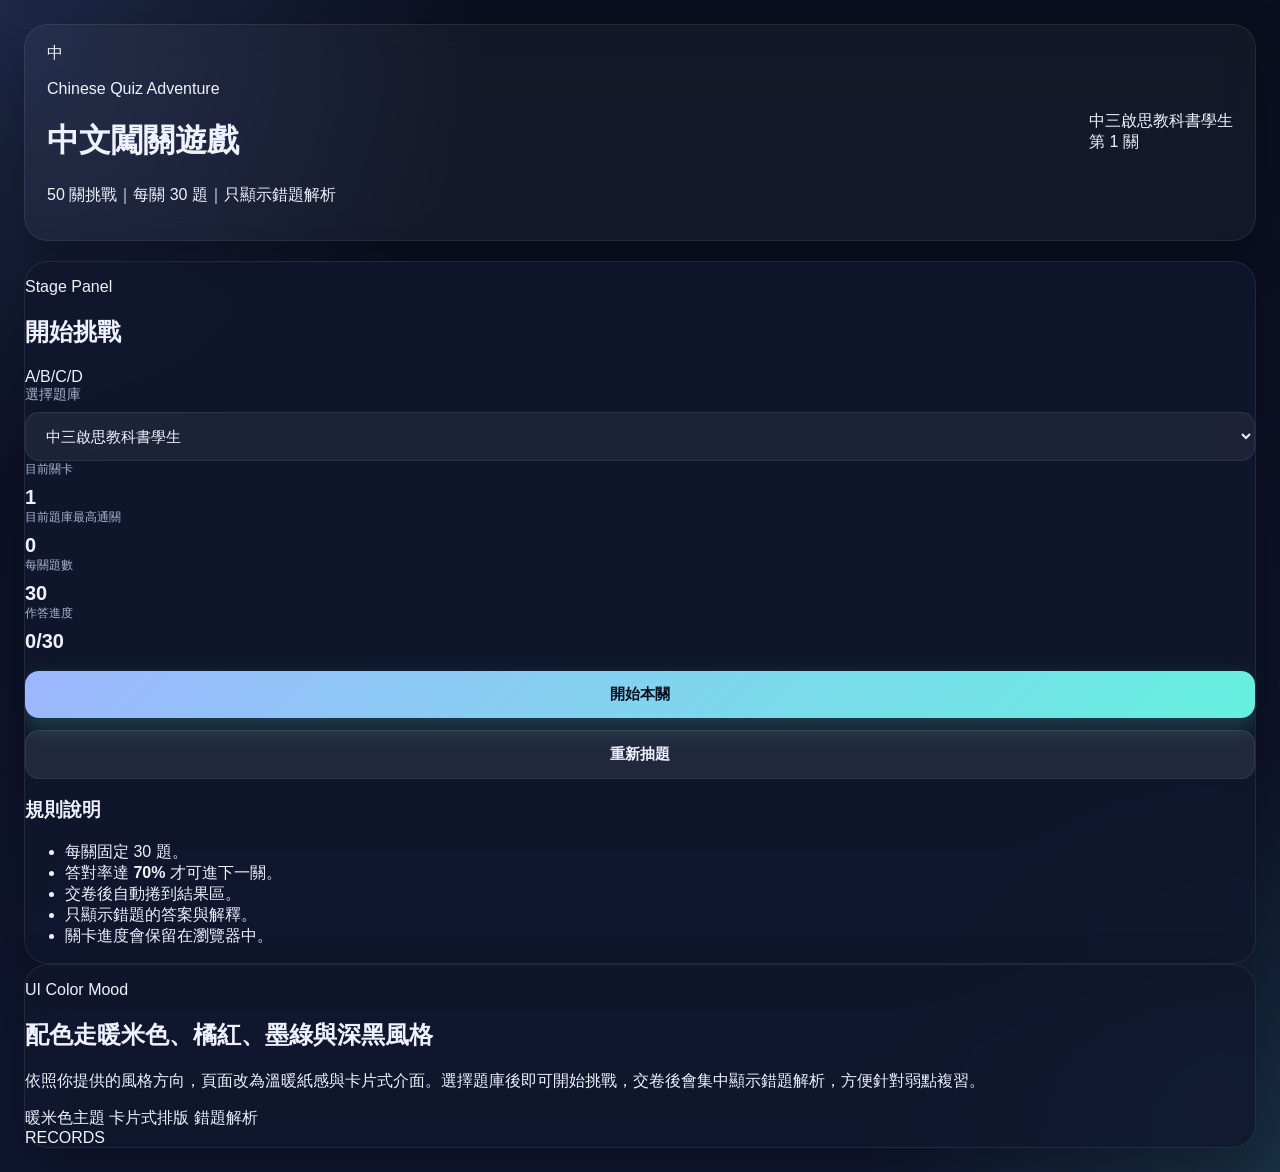
==== index.html @ d651a476 "Update index.html" ====
<!DOCTYPE html>
<html lang="zh-Hant">
<head>
  <meta charset="UTF-8" />
  <meta name="viewport" content="width=device-width, initial-scale=1.0" />
  <title>中文闖關遊戲</title>
  <link rel="stylesheet" href="style.css" />
</head>
<body>
  <div class="grain"></div>

  <div class="app-shell">
    <header class="topbar">
      <div class="brand-wrap">
        <div class="brand-mark">中</div>
        <div class="brand-text">
          <p class="brand-kicker">Chinese Quiz Adventure</p>
          <h1>中文闖關遊戲</h1>
          <p class="brand-sub">50 關挑戰｜每關 30 題｜只顯示錯題解析</p>
        </div>
      </div>

      <div class="top-pill-group">
        <div class="top-pill" id="bankLabelTop">尚未選擇題庫</div>
        <div class="top-pill" id="levelLabelTop">第 1 關</div>
      </div>
    </header>

    <main class="main-layout">
      <aside class="sidebar card">
        <div class="sidebar-inner">
          <div class="sidebar-title-row">
            <div>
              <p class="section-kicker">Stage Panel</p>
              <h2>開始挑戰</h2>
            </div>
            <div class="tiny-badge">A/B/C/D</div>
          </div>

          <label class="field-label" for="bankSelect">選擇題庫</label>
          <select id="bankSelect" class="select"></select>

          <div class="stat-grid">
            <div class="stat-card accent-orange">
              <span class="stat-label">目前關卡</span>
              <span class="stat-value" id="currentLevelDisplay">1</span>
            </div>
            <div class="stat-card accent-green">
              <span class="stat-label">目前題庫最高通關</span>
              <span class="stat-value" id="highestPassedLevel">0</span>
            </div>
            <div class="stat-card accent-cream">
              <span class="stat-label">每關題數</span>
              <span class="stat-value">30</span>
            </div>
            <div class="stat-card accent-dark">
              <span class="stat-label">作答進度</span>
              <span class="stat-value"><span id="answeredCount">0</span>/30</span>
            </div>
          </div>

          <div class="sidebar-actions">
            <button id="startBtn" class="btn btn-primary">開始本關</button>
            <button id="restartBtn" class="btn btn-secondary">重新抽題</button>
          </div>

          <div class="rule-box">
            <h3>規則說明</h3>
            <ul>
              <li>每關固定 30 題。</li>
              <li>答對率達 <strong>70%</strong> 才可進下一關。</li>
              <li>交卷後自動捲到結果區。</li>
              <li>只顯示錯題的答案與解釋。</li>
              <li>關卡進度會保留在瀏覽器中。</li>
            </ul>
          </div>
        </div>
      </aside>

      <section class="content-area">
        <section id="welcomeCard" class="hero card">
          <div class="hero-grid">
            <div class="hero-copy">
              <p class="section-kicker">UI Color Mood</p>
              <h2>配色走暖米色、橘紅、墨綠與深黑風格</h2>
              <p class="hero-desc">
                依照你提供的風格方向，頁面改為溫暖紙感與卡片式介面。選擇題庫後即可開始挑戰，交卷後會集中顯示錯題解析，方便針對弱點複習。
              </p>

              <div class="hero-tags">
                <span>暖米色主題</span>
                <span>卡片式排版</span>
                <span>錯題解析</span>
              </div>
            </div>

            <div class="hero-visual">
              <div class="mock-card mock-left">
                <div class="mock-top"></div>
                <div class="mock-title short"></div>
                <div class="mock-image orange"></div>
                <div class="mock-dots">
                  <span></span><span></span><span></span>
                </div>
              </div>

              <div class="mock-card mock-mid">
                <div class="mock-top"></div>
                <div class="mock-vertical">RECORDS</div>
                <div class="mock-play"></div>
              </div>

              <div class="mock-card mock-right">
                <div class="mock-top"></div>
                <div class="mock-line"></div>
                <div class="mock-list">
                  <span></span><span></span><span></span><span></span>
                </div>
              </div>
            </div>
          </div>
        </section>

        <section id="notOpenCard" class="state-card card hidden">
          <div class="state-emoji">🔒</div>
          <h2>此關未開放</h2>
          <p>目前題庫題數不足 30 題，無法開始本關。</p>
        </section>

        <section id="quizCard" class="quiz-card card hidden">
          <div class="section-head">
            <div>
              <p class="section-kicker">Quiz Area</p>
              <h2>本關題目</h2>
              <p id="quizSubtitle" class="section-sub">請完成 30 題後交卷</p>
            </div>

            <div class="progress-badge">
              <span id="progressText">0 / 30 已作答</span>
            </div>
          </div>

          <form id="quizForm" class="quiz-list"></form>

          <div class="quiz-actions">
            <button id="submitBtn" class="btn btn-primary btn-large" type="button">交卷</button>
          </div>
        </section>

        <section id="resultCard" class="result-card card hidden">
          <div class="section-head">
            <div>
              <p class="section-kicker">Result Review</p>
              <h2>本關結果</h2>
              <p class="section-sub">只顯示答錯題目的答案與解釋</p>
            </div>

            <div class="score-badge" id="scoreBadge">0 分</div>
          </div>

          <div class="pass-banner" id="passBanner">
            <span class="pass-banner-label">過關狀態</span>
            <strong id="passStatusText">未判定</strong>
          </div>

          <div class="result-grid">
            <div class="result-box">
              <span class="result-label">答對</span>
              <span class="result-value" id="correctCount">0</span>
            </div>
            <div class="result-box">
              <span class="result-label">答錯</span>
              <span class="result-value" id="wrongCount">0</span>
            </div>
            <div class="result-box">
              <span class="result-label">正確率</span>
              <span class="result-value" id="accuracyText">0%</span>
            </div>
            <div class="result-box">
              <span class="result-label">目前關卡</span>
              <span class="result-value" id="resultLevelText">1</span>
            </div>
          </div>

          <div class="result-actions">
            <button id="nextLevelBtn" class="btn btn-primary">下一關</button>
            <button id="retryBtn" class="btn btn-secondary">重玩本關</button>
          </div>

          <div class="review-panel">
            <div class="review-head">
              <h3>錯題解析</h3>
              <span>只列出答錯題目</span>
            </div>
            <div id="reviewWrap" class="review-wrap"></div>
          </div>
        </section>
      </section>
    </main>
  </div>
  <script src="bank-cts3.js"></script>
  <script src="bank-jt3.js"></script>
  <script src="bank-dse6.js"></script>
  <script src="question-banks.js"></script>
  <script src="app.js"></script>
</body>
</html>
---- style.css ----
:root {
  --bg: #0b1020;
  --bg-soft: #11182e;
  --panel: rgba(17, 24, 46, 0.82);
  --panel-strong: rgba(20, 29, 56, 0.95);
  --line: rgba(255, 255, 255, 0.08);
  --text: #eef2ff;
  --muted: #a8b3cf;
  --primary: #7c9cff;
  --primary-2: #5eead4;
  --danger: #ff7a90;
  --success: #54d2a5;
  --warning: #ffd166;
  --shadow: 0 18px 50px rgba(0, 0, 0, 0.28);
  --radius-xl: 24px;
  --radius-lg: 18px;
  --radius-md: 14px;
  --radius-sm: 10px;
}

* {
  box-sizing: border-box;
}

html,
body {
  margin: 0;
  padding: 0;
  min-height: 100%;
  font-family: "Noto Sans TC", "PingFang TC", "Microsoft JhengHei", sans-serif;
  background:
    radial-gradient(circle at top left, rgba(124, 156, 255, 0.18), transparent 28%),
    radial-gradient(circle at bottom right, rgba(94, 234, 212, 0.12), transparent 24%),
    linear-gradient(180deg, #0a0f1f 0%, #0f1630 100%);
  color: var(--text);
}

body {
  position: relative;
  overflow-x: hidden;
}

.bg-glow {
  position: fixed;
  width: 360px;
  height: 360px;
  border-radius: 50%;
  filter: blur(70px);
  opacity: 0.25;
  pointer-events: none;
  z-index: 0;
}

.bg-glow-1 {
  top: -80px;
  left: -80px;
  background: #557cff;
}

.bg-glow-2 {
  right: -100px;
  bottom: -80px;
  background: #2dd4bf;
}

.app-shell {
  position: relative;
  z-index: 1;
  max-width: 1400px;
  margin: 0 auto;
  padding: 24px;
}

.topbar {
  display: flex;
  align-items: center;
  justify-content: space-between;
  gap: 16px;
  margin-bottom: 20px;
  padding: 18px 22px;
  border: 1px solid var(--line);
  border-radius: var(--radius-xl);
  background: rgba(255, 255, 255, 0.04);
  backdrop-filter: blur(14px);
  box-shadow: var(--shadow);
}

.brand {
  display: flex;
  align-items: center;
  gap: 14px;
}

.brand-badge {
  width: 52px;
  height: 52px;
  border-radius: 16px;
  display: grid;
  place-items: center;
  font-size: 24px;
  font-weight: 800;
  color: white;
  background: linear-gradient(135deg, var(--primary), var(--primary-2));
  box-shadow: 0 10px 24px rgba(124, 156, 255, 0.35);
}

.brand h1 {
  margin: 0;
  font-size: 28px;
}

.brand p {
  margin: 4px 0 0;
  color: var(--muted);
  font-size: 14px;
}

.topbar-right {
  display: flex;
  flex-wrap: wrap;
  gap: 10px;
}

.mini-chip {
  padding: 10px 14px;
  border-radius: 999px;
  background: rgba(255, 255, 255, 0.06);
  border: 1px solid var(--line);
  color: var(--text);
  font-size: 13px;
}

.layout {
  display: grid;
  grid-template-columns: 320px minmax(0, 1fr);
  gap: 20px;
}

.card {
  background: var(--panel);
  border: 1px solid var(--line);
  border-radius: var(--radius-xl);
  box-shadow: var(--shadow);
  backdrop-filter: blur(14px);
}

.sidebar {
  position: sticky;
  top: 24px;
  height: fit-content;
  overflow: hidden;
}

.panel {
  padding: 22px;
}

.panel-title {
  margin: 0 0 18px;
  font-size: 22px;
}

.field-label {
  display: block;
  margin-bottom: 8px;
  color: var(--muted);
  font-size: 14px;
}

.select {
  width: 100%;
  padding: 14px 16px;
  border-radius: var(--radius-md);
  border: 1px solid var(--line);
  background: rgba(255, 255, 255, 0.06);
  color: var(--text);
  outline: none;
  font-size: 15px;
}

.select option {
  color: #111;
}

.stats-grid {
  display: grid;
  grid-template-columns: 1fr 1fr;
  gap: 12px;
  margin-top: 18px;
}

.stat-box {
  padding: 14px;
  border-radius: var(--radius-md);
  background: rgba(255, 255, 255, 0.05);
  border: 1px solid var(--line);
}

.stat-label {
  display: block;
  color: var(--muted);
  font-size: 12px;
  margin-bottom: 8px;
}

.stat-value {
  font-size: 20px;
  font-weight: 800;
}

.sidebar-actions {
  display: grid;
  grid-template-columns: 1fr;
  gap: 12px;
  margin-top: 18px;
}

.btn {
  appearance: none;
  border: none;
  cursor: pointer;
  border-radius: 14px;
  padding: 14px 18px;
  font-size: 15px;
  font-weight: 700;
  transition: transform 0.18s ease, opacity 0.18s ease, box-shadow 0.18s ease;
}

.btn:hover {
  transform: translateY(-1px);
}

.btn:active {
  transform: translateY(0);
}

.btn-primary {
  color: #09111f;
  background: linear-gradient(135deg, #9eb6ff 0%, #65f0de 100%);
  box-shadow: 0 10px 24px rgba(101, 240, 222, 0.2);
}

.btn-secondary {
  color: var(--text);
  background: rgba(255, 255, 255, 0.08);
  border: 1px solid var(--line);
}

.btn-large {
  min-width: 180px;
  padding: 16px 24px;
  font-size: 16px;
}

.tips-box {
  margin-top: 20px;
  padding: 16px;
  border-radius: var(--radius-md);
  background: rgba(124, 156, 255, 0.08);
  border: 1px solid rgba(124, 156, 255, 0.18);
}

.tips-box h3 {
  margin: 0 0 10px;
  font-size: 16px;
}

.tips-box ul {
  margin: 0;
  padding-left: 18px;
  color: var(--muted);
  line-height: 1.7;
  font-size: 14px;
}

.content {
  display: flex;
  flex-direction: column;
  gap: 20px;
}

.hero-card,
#quizCard,
#resultCard,
.state-card {
  padding: 24px;
}

.hero-inner {
  display: grid;
  grid-template-columns: 1.4fr 0.8fr;
  gap: 20px;
  align-items: center;
}

.hero-tag {
  display: inline-block;
  margin-bottom: 12px;
  padding: 8px 12px;
  border-radius: 999px;
  background: rgba(94, 234, 212, 0.12);
  color: #95fff1;
  border: 1px solid rgba(94, 234, 212, 0.22);
  font-size: 13px;
  font-weight: 700;
}

.hero-text h2 {
  margin: 0 0 12px;
  font-size: 34px;
  line-height: 1.2;
}

.hero-text p {
  margin: 0;
  color: var(--muted);
  line-height: 1.8;
}

.hero-points {
  display: flex;
  flex-wrap: wrap;
  gap: 10px;
  margin-top: 18px;
}

.hero-points span {
  padding: 10px 14px;
  border-radius: 999px;
  background: rgba(255, 255, 255, 0.06);
  border: 1px solid var(--line);
  font-size: 13px;
}

.hero-side {
  display: flex;
  justify-content: center;
}

.hero-orb {
  width: 190px;
  height: 190px;
  border-radius: 50%;
  display: grid;
  place-items: center;
  text-align: center;
  background:
    radial-gradient(circle at 30% 30%, rgba(255, 255, 255, 0.24), transparent 30%),
    linear-gradient(135deg, rgba(124, 156, 255, 0.85), rgba(94, 234, 212, 0.85));
  box-shadow: 0 18px 44px rgba(86, 121, 255, 0.28);
}

.hero-orb span {
  display: block;
  font-size: 54px;
  font-weight: 900;
  line-height: 1;
  color: #07101f;
}

.hero-orb small {
  display: block;
  margin-top: 6px;
  color: #0d1a31;
  font-size: 14px;
  font-weight: 800;
}

.state-card {
  text-align: center;
}

.state-icon {
  font-size: 54px;
  margin-bottom: 10px;
}

.state-card h2 {
  margin: 0 0 8px;
}

.state-card p {
  margin: 0;
  color: var(--muted);
}

.section-head {
  display: flex;
  align-items: center;
  justify-content: space-between;
  gap: 16px;
  margin-bottom: 20px;
}

.section-head h2 {
  margin: 0 0 6px;
  font-size: 28px;
}

.section-head p {
  margin: 0;
  color: var(--muted);
}

.progress-pill,
.score-badge {
  padding: 12px 16px;
  border-radius: 999px;
  border: 1px solid var(--line);
  background: rgba(255, 255, 255, 0.06);
  font-weight: 800;
}

.score-badge {
  color: #10182b;
  background: linear-gradient(135deg, #ffd166, #ff9f7a);
  border: none;
}

.quiz-list {
  display: flex;
  flex-direction: column;
  gap: 16px;
}

.question-card {
  padding: 18px;
  border-radius: var(--radius-lg);
  border: 1px solid var(--line);
  background: rgba(255, 255, 255, 0.045);
}

.question-head {
  display: flex;
  align-items: flex-start;
  justify-content: space-between;
  gap: 12px;
  margin-bottom: 14px;
}

.q-no {
  min-width: 42px;
  height: 42px;
  border-radius: 12px;
  display: grid;
  place-items: center;
  font-weight: 800;
  color: #09111f;
  background: linear-gradient(135deg, #a8bdff, #7af2e2);
}

.q-meta {
  display: flex;
  gap: 8px;
  flex-wrap: wrap;
}

.q-chip {
  padding: 6px 10px;
  border-radius: 999px;
  background: rgba(255, 255, 255, 0.06);
  color: var(--muted);
  font-size: 12px;
  border: 1px solid var(--line);
}

.question-title {
  flex: 1;
}

.question-title h3 {
  margin: 0;
  font-size: 18px;
  line-height: 1.6;
  font-weight: 700;
}

.options {
  display: grid;
  gap: 10px;
}

.option-label {
  display: flex;
  align-items: flex-start;
  gap: 12px;
  padding: 14px;
  border-radius: 14px;
  border: 1px solid var(--line);
  background: rgba(255, 255, 255, 0.04);
  cursor: pointer;
  transition: background 0.18s ease, border-color 0.18s ease, transform 0.18s ease;
}

.option-label:hover {
  background: rgba(124, 156, 255, 0.08);
  border-color: rgba(124, 156, 255, 0.24);
}

.option-label input {
  margin-top: 3px;
  accent-color: var(--primary);
}

.option-key {
  min-width: 28px;
  font-weight: 900;
  color: #9db3ff;
}

.option-text {
  flex: 1;
  line-height: 1.7;
  color: var(--text);
}

.bottom-actions {
  display: flex;
  justify-content: center;
  margin-top: 24px;
}

.result-grid {
  display: grid;
  grid-template-columns: repeat(4, 1fr);
  gap: 14px;
  margin-bottom: 20px;
}

.result-box {
  padding: 18px;
  border-radius: var(--radius-lg);
  border: 1px solid var(--line);
  background: rgba(255, 255, 255, 0.05);
}

.result-label {
  display: block;
  color: var(--muted);
  font-size: 13px;
  margin-bottom: 10px;
}

.result-value {
  font-size: 28px;
  font-weight: 900;
}

.result-actions {
  display: flex;
  gap: 12px;
  flex-wrap: wrap;
  margin-bottom: 24px;
}

.review-section {
  border-top: 1px solid var(--line);
  padding-top: 22px;
}

.review-head {
  display: flex;
  align-items: center;
  justify-content: space-between;
  gap: 12px;
  margin-bottom: 16px;
}

.review-head h3 {
  margin: 0;
  font-size: 22px;
}

.review-tip {
  color: var(--muted);
  font-size: 13px;
}

.review-wrap {
  display: flex;
  flex-direction: column;
  gap: 16px;
}

.review-card {
  padding: 18px;
  border-radius: var(--radius-lg);
  border: 1px solid rgba(255, 122, 144, 0.18);
  background: rgba(255, 122, 144, 0.06);
}

.review-card h4 {
  margin: 0 0 14px;
  font-size: 18px;
  line-height: 1.7;
}

.review-row {
  margin-bottom: 10px;
  line-height: 1.8;
}

.review-row:last-child {
  margin-bottom: 0;
}

.review-label {
  color: var(--muted);
  margin-right: 8px;
}

.review-user-answer {
  color: #ffd0d8;
  font-weight: 700;
}

.review-correct-answer {
  color: #9dffdd;
  font-weight: 700;
}

.review-exp {
  color: var(--text);
}

.empty-review {
  padding: 20px;
  border-radius: var(--radius-lg);
  text-align: center;
  border: 1px solid rgba(84, 210, 165, 0.2);
  background: rgba(84, 210, 165, 0.08);
  color: #bdf6e0;
  font-weight: 700;
}

.hidden {
  display: none !important;
}

code {
  padding: 2px 6px;
  border-radius: 8px;
  background: rgba(255, 255, 255, 0.08);
}

@media (max-width: 1100px) {
  .layout {
    grid-template-columns: 1fr;
  }

  .sidebar {
    position: static;
  }

  .hero-inner {
    grid-template-columns: 1fr;
  }

  .hero-side {
    justify-content: flex-start;
  }

  .result-grid {
    grid-template-columns: repeat(2, 1fr);
  }
}

@media (max-width: 720px) {
  .app-shell {
    padding: 14px;
  }

  .topbar {
    flex-direction: column;
    align-items: flex-start;
  }

  .brand h1 {
    font-size: 24px;
  }

  .section-head {
    flex-direction: column;
    align-items: flex-start;
  }

  .result-grid {
    grid-template-columns: 1fr;
  }

  .question-head {
    flex-direction: column;
  }

  .hero-text h2 {
    font-size: 28px;
  }

  .hero-orb {
    width: 150px;
    height: 150px;
  }

  .hero-orb span {
    font-size: 42px;
  }
}
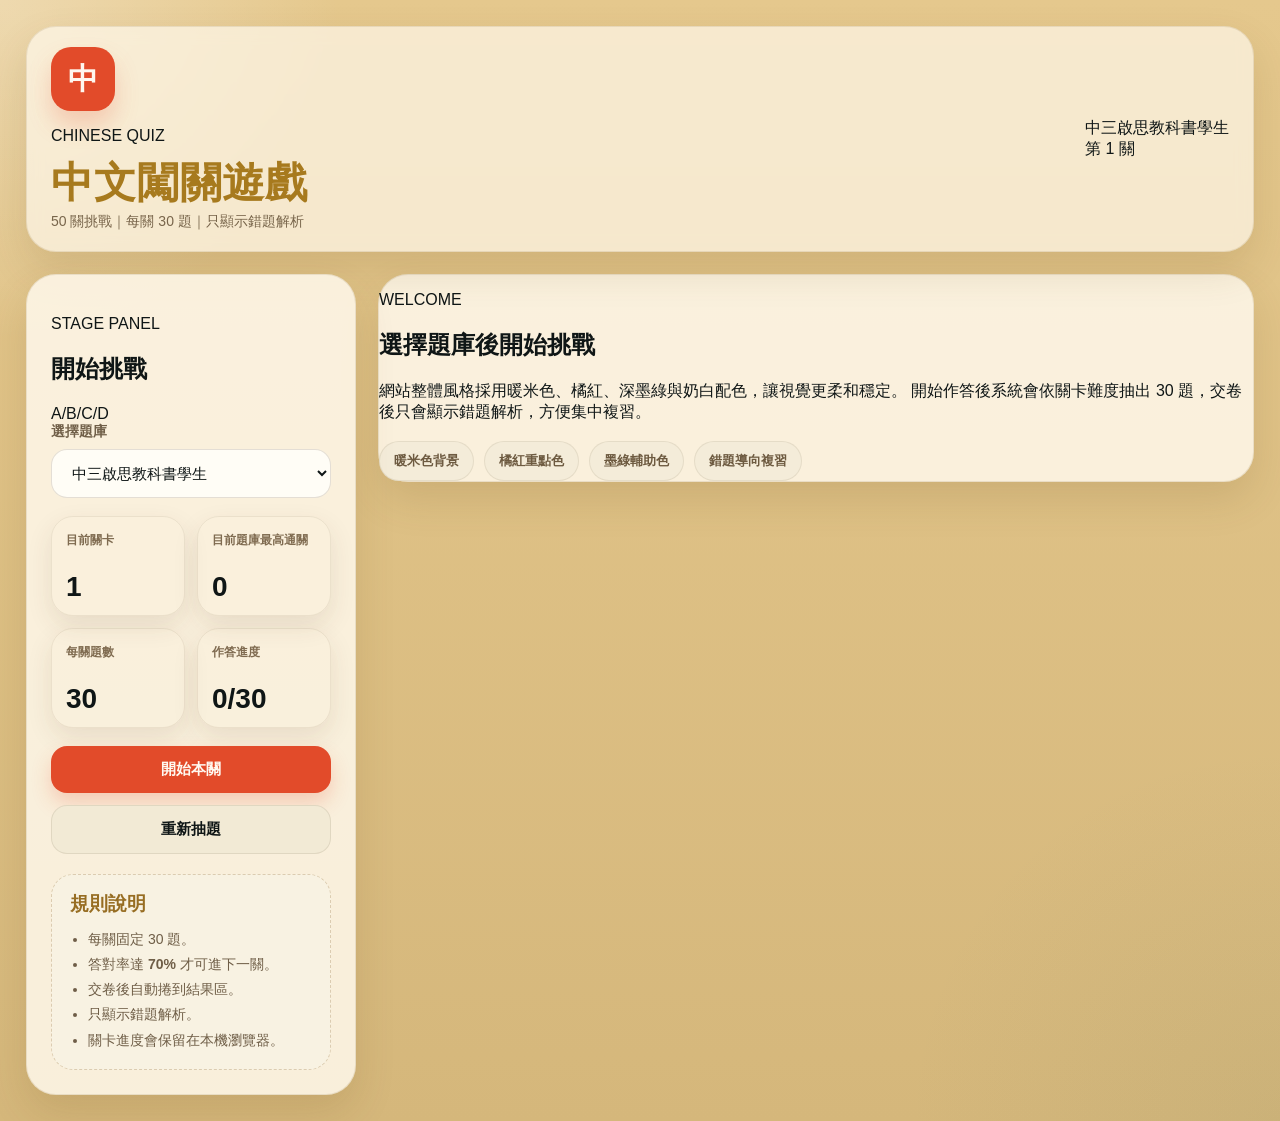
==== commit 318ebaf6: "Update index.html" ====
--- a/index.html
+++ b/index.html
@@ -7,53 +7,56 @@
   <link rel="stylesheet" href="style.css" />
 </head>
 <body>
-  <div class="grain"></div>
+  <div class="page-bg"></div>
 
   <div class="app-shell">
     <header class="topbar">
-      <div class="brand-wrap">
+      <div class="brand-block">
         <div class="brand-mark">中</div>
         <div class="brand-text">
-          <p class="brand-kicker">Chinese Quiz Adventure</p>
+          <p class="brand-mini">CHINESE QUIZ</p>
           <h1>中文闖關遊戲</h1>
           <p class="brand-sub">50 關挑戰｜每關 30 題｜只顯示錯題解析</p>
         </div>
       </div>
 
-      <div class="top-pill-group">
-        <div class="top-pill" id="bankLabelTop">尚未選擇題庫</div>
-        <div class="top-pill" id="levelLabelTop">第 1 關</div>
+      <div class="top-meta">
+        <div class="top-chip" id="bankLabelTop">尚未選擇題庫</div>
+        <div class="top-chip" id="levelLabelTop">第 1 關</div>
       </div>
     </header>
 
     <main class="main-layout">
       <aside class="sidebar card">
         <div class="sidebar-inner">
-          <div class="sidebar-title-row">
+          <div class="sidebar-head">
             <div>
-              <p class="section-kicker">Stage Panel</p>
+              <p class="section-mini">STAGE PANEL</p>
               <h2>開始挑戰</h2>
             </div>
-            <div class="tiny-badge">A/B/C/D</div>
+            <div class="small-badge">A/B/C/D</div>
           </div>
 
           <label class="field-label" for="bankSelect">選擇題庫</label>
           <select id="bankSelect" class="select"></select>
 
           <div class="stat-grid">
-            <div class="stat-card accent-orange">
+            <div class="stat-card stat-card-orange">
               <span class="stat-label">目前關卡</span>
               <span class="stat-value" id="currentLevelDisplay">1</span>
             </div>
-            <div class="stat-card accent-green">
+
+            <div class="stat-card stat-card-green">
               <span class="stat-label">目前題庫最高通關</span>
               <span class="stat-value" id="highestPassedLevel">0</span>
             </div>
-            <div class="stat-card accent-cream">
+
+            <div class="stat-card stat-card-light">
               <span class="stat-label">每關題數</span>
               <span class="stat-value">30</span>
             </div>
-            <div class="stat-card accent-dark">
+
+            <div class="stat-card stat-card-dark">
               <span class="stat-label">作答進度</span>
               <span class="stat-value"><span id="answeredCount">0</span>/30</span>
             </div>
@@ -70,87 +73,62 @@
               <li>每關固定 30 題。</li>
               <li>答對率達 <strong>70%</strong> 才可進下一關。</li>
               <li>交卷後自動捲到結果區。</li>
-              <li>只顯示錯題的答案與解釋。</li>
-              <li>關卡進度會保留在瀏覽器中。</li>
+              <li>只顯示錯題解析。</li>
+              <li>關卡進度會保留在本機瀏覽器。</li>
             </ul>
           </div>
         </div>
       </aside>
 
       <section class="content-area">
-        <section id="welcomeCard" class="hero card">
-          <div class="hero-grid">
-            <div class="hero-copy">
-              <p class="section-kicker">UI Color Mood</p>
-              <h2>配色走暖米色、橘紅、墨綠與深黑風格</h2>
-              <p class="hero-desc">
-                依照你提供的風格方向，頁面改為溫暖紙感與卡片式介面。選擇題庫後即可開始挑戰，交卷後會集中顯示錯題解析，方便針對弱點複習。
-              </p>
+        <section id="welcomeCard" class="card hero-card">
+          <div class="hero-content">
+            <p class="section-mini">WELCOME</p>
+            <h2>選擇題庫後開始挑戰</h2>
+            <p class="hero-text">
+              網站整體風格採用暖米色、橘紅、深墨綠與奶白配色，讓視覺更柔和穩定。
+              開始作答後系統會依關卡難度抽出 30 題，交卷後只會顯示錯題解析，方便集中複習。
+            </p>
 
-              <div class="hero-tags">
-                <span>暖米色主題</span>
-                <span>卡片式排版</span>
-                <span>錯題解析</span>
-              </div>
-            </div>
-
-            <div class="hero-visual">
-              <div class="mock-card mock-left">
-                <div class="mock-top"></div>
-                <div class="mock-title short"></div>
-                <div class="mock-image orange"></div>
-                <div class="mock-dots">
-                  <span></span><span></span><span></span>
-                </div>
-              </div>
-
-              <div class="mock-card mock-mid">
-                <div class="mock-top"></div>
-                <div class="mock-vertical">RECORDS</div>
-                <div class="mock-play"></div>
-              </div>
-
-              <div class="mock-card mock-right">
-                <div class="mock-top"></div>
-                <div class="mock-line"></div>
-                <div class="mock-list">
-                  <span></span><span></span><span></span><span></span>
-                </div>
-              </div>
+            <div class="hero-tags">
+              <span>暖米色背景</span>
+              <span>橘紅重點色</span>
+              <span>墨綠輔助色</span>
+              <span>錯題導向複習</span>
             </div>
           </div>
         </section>
 
-        <section id="notOpenCard" class="state-card card hidden">
-          <div class="state-emoji">🔒</div>
+        <section id="notOpenCard" class="card state-card hidden">
+          <div class="state-icon">🔒</div>
           <h2>此關未開放</h2>
           <p>目前題庫題數不足 30 題，無法開始本關。</p>
         </section>
 
-        <section id="quizCard" class="quiz-card card hidden">
+        <section id="quizCard" class="card quiz-card hidden">
           <div class="section-head">
             <div>
-              <p class="section-kicker">Quiz Area</p>
+              <p class="section-mini">QUIZ AREA</p>
               <h2>本關題目</h2>
               <p id="quizSubtitle" class="section-sub">請完成 30 題後交卷</p>
             </div>
 
-            <div class="progress-badge">
+            <div class="progress-chip">
               <span id="progressText">0 / 30 已作答</span>
             </div>
           </div>
 
           <form id="quizForm" class="quiz-list"></form>
 
-          <div class="quiz-actions">
-            <button id="submitBtn" class="btn btn-primary btn-large" type="button">交卷</button>
+          <div class="action-row center">
+            <button id="submitBtn" class="btn btn-primary btn-lg" type="button">交卷</button>
           </div>
         </section>
 
-        <section id="resultCard" class="result-card card hidden">
+        <section id="resultCard" class="card result-card hidden">
           <div class="section-head">
             <div>
-              <p class="section-kicker">Result Review</p>
+              <p class="section-mini">RESULT</p>
               <h2>本關結果</h2>
               <p class="section-sub">只顯示答錯題目的答案與解釋</p>
             </div>
@@ -168,21 +146,24 @@
               <span class="result-label">答對</span>
               <span class="result-value" id="correctCount">0</span>
             </div>
+
             <div class="result-box">
               <span class="result-label">答錯</span>
               <span class="result-value" id="wrongCount">0</span>
             </div>
+
             <div class="result-box">
               <span class="result-label">正確率</span>
               <span class="result-value" id="accuracyText">0%</span>
             </div>
+
             <div class="result-box">
               <span class="result-label">目前關卡</span>
               <span class="result-value" id="resultLevelText">1</span>
             </div>
           </div>
 
-          <div class="result-actions">
+          <div class="action-row">
             <button id="nextLevelBtn" class="btn btn-primary">下一關</button>
             <button id="retryBtn" class="btn btn-secondary">重玩本關</button>
           </div>
@@ -198,6 +179,7 @@
       </section>
     </main>
   </div>
+
   <script src="bank-cts3.js"></script>
   <script src="bank-jt3.js"></script>
   <script src="bank-dse6.js"></script>
--- a/style.css
+++ b/style.css
@@ -1,21 +1,23 @@
 :root {
-  --bg: #0b1020;
-  --bg-soft: #11182e;
-  --panel: rgba(17, 24, 46, 0.82);
-  --panel-strong: rgba(20, 29, 56, 0.95);
-  --line: rgba(255, 255, 255, 0.08);
-  --text: #eef2ff;
-  --muted: #a8b3cf;
-  --primary: #7c9cff;
-  --primary-2: #5eead4;
-  --danger: #ff7a90;
-  --success: #54d2a5;
-  --warning: #ffd166;
-  --shadow: 0 18px 50px rgba(0, 0, 0, 0.28);
-  --radius-xl: 24px;
-  --radius-lg: 18px;
-  --radius-md: 14px;
-  --radius-sm: 10px;
+  --bg: #e5c88d;
+  --bg-deep: #d5b77b;
+  --paper: #fff9ee;
+  --paper-soft: #f3edd8;
+  --paper-deep: #e6dec4;
+  --orange: #e24b2a;
+  --orange-dark: #bf3d21;
+  --forest: #556f59;
+  --forest-soft: #6f876d;
+  --ink: #0f1616;
+  --ink-soft: #40372d;
+  --brown: #a57a28;
+  --line: rgba(69, 54, 29, 0.14);
+  --shadow: 0 18px 40px rgba(101, 72, 24, 0.14);
+  --shadow-soft: 0 10px 26px rgba(77, 52, 17, 0.1);
+  --radius-xl: 30px;
+  --radius-lg: 22px;
+  --radius-md: 16px;
+  --radius-sm: 12px;
 }
 
 * {
@@ -28,189 +30,238 @@
   padding: 0;
   min-height: 100%;
   font-family: "Noto Sans TC", "PingFang TC", "Microsoft JhengHei", sans-serif;
+  color: var(--ink);
   background:
-    radial-gradient(circle at top left, rgba(124, 156, 255, 0.18), transparent 28%),
-    radial-gradient(circle at bottom right, rgba(94, 234, 212, 0.12), transparent 24%),
-    linear-gradient(180deg, #0a0f1f 0%, #0f1630 100%);
-  color: var(--text);
+    radial-gradient(circle at top left, rgba(255, 249, 238, 0.35), transparent 20%),
+    radial-gradient(circle at bottom right, rgba(85, 111, 89, 0.08), transparent 22%),
+    linear-gradient(180deg, var(--bg) 0%, var(--bg-deep) 100%);
 }
 
 body {
   position: relative;
-  overflow-x: hidden;
-}
-
-.bg-glow {
+}
+
+.grain {
   position: fixed;
-  width: 360px;
-  height: 360px;
-  border-radius: 50%;
-  filter: blur(70px);
-  opacity: 0.25;
+  inset: 0;
   pointer-events: none;
-  z-index: 0;
-}
-
-.bg-glow-1 {
-  top: -80px;
-  left: -80px;
-  background: #557cff;
-}
-
-.bg-glow-2 {
-  right: -100px;
-  bottom: -80px;
-  background: #2dd4bf;
+  opacity: 0.08;
+  background-image:
+    radial-gradient(#000 0.6px, transparent 0.6px);
+  background-size: 10px 10px;
 }
 
 .app-shell {
-  position: relative;
-  z-index: 1;
-  max-width: 1400px;
+  max-width: 1380px;
   margin: 0 auto;
-  padding: 24px;
+  padding: 26px;
 }
 
 .topbar {
   display: flex;
+  justify-content: space-between;
   align-items: center;
-  justify-content: space-between;
   gap: 16px;
-  margin-bottom: 20px;
-  padding: 18px 22px;
-  border: 1px solid var(--line);
+  margin-bottom: 22px;
+  padding: 20px 24px;
   border-radius: var(--radius-xl);
-  background: rgba(255, 255, 255, 0.04);
-  backdrop-filter: blur(14px);
+  background: rgba(255, 249, 238, 0.68);
+  border: 1px solid rgba(117, 83, 31, 0.12);
   box-shadow: var(--shadow);
-}
-
-.brand {
+  backdrop-filter: blur(8px);
+}
+
+.brand-wrap {
   display: flex;
   align-items: center;
-  gap: 14px;
-}
-
-.brand-badge {
-  width: 52px;
-  height: 52px;
-  border-radius: 16px;
+  gap: 16px;
+}
+
+.brand-mark {
+  width: 64px;
+  height: 64px;
+  border-radius: 20px;
   display: grid;
   place-items: center;
-  font-size: 24px;
+  background: var(--orange);
+  color: #fff7ef;
+  font-size: 30px;
+  font-weight: 900;
+  box-shadow: 0 14px 24px rgba(226, 75, 42, 0.22);
+}
+
+.brand-kicker {
+  margin: 0 0 6px;
+  color: var(--brown);
+  letter-spacing: 0.08em;
+  font-size: 12px;
   font-weight: 800;
-  color: white;
-  background: linear-gradient(135deg, var(--primary), var(--primary-2));
-  box-shadow: 0 10px 24px rgba(124, 156, 255, 0.35);
-}
-
-.brand h1 {
+  text-transform: uppercase;
+}
+
+.brand-text h1 {
   margin: 0;
-  font-size: 28px;
-}
-
-.brand p {
-  margin: 4px 0 0;
-  color: var(--muted);
+  font-size: 42px;
+  line-height: 1.05;
+  color: #a77a1e;
+  letter-spacing: 0.02em;
+  font-weight: 900;
+}
+
+.brand-sub {
+  margin: 8px 0 0;
+  color: #78654b;
   font-size: 14px;
 }
 
-.topbar-right {
+.top-pill-group {
   display: flex;
   flex-wrap: wrap;
   gap: 10px;
 }
 
-.mini-chip {
-  padding: 10px 14px;
+.top-pill {
+  padding: 11px 16px;
   border-radius: 999px;
-  background: rgba(255, 255, 255, 0.06);
-  border: 1px solid var(--line);
-  color: var(--text);
+  background: #b68a30;
+  color: #fff7e9;
   font-size: 13px;
-}
-
-.layout {
+  font-weight: 800;
+  box-shadow: var(--shadow-soft);
+}
+
+.main-layout {
   display: grid;
-  grid-template-columns: 320px minmax(0, 1fr);
-  gap: 20px;
+  grid-template-columns: 330px minmax(0, 1fr);
+  gap: 22px;
 }
 
 .card {
-  background: var(--panel);
-  border: 1px solid var(--line);
+  background: rgba(255, 249, 238, 0.84);
+  border: 1px solid rgba(117, 83, 31, 0.12);
   border-radius: var(--radius-xl);
   box-shadow: var(--shadow);
-  backdrop-filter: blur(14px);
 }
 
 .sidebar {
   position: sticky;
   top: 24px;
   height: fit-content;
-  overflow: hidden;
-}
-
-.panel {
-  padding: 22px;
-}
-
-.panel-title {
-  margin: 0 0 18px;
-  font-size: 22px;
+}
+
+.sidebar-inner {
+  padding: 24px;
+}
+
+.sidebar-title-row {
+  display: flex;
+  justify-content: space-between;
+  align-items: flex-start;
+  gap: 10px;
+  margin-bottom: 18px;
+}
+
+.sidebar-title-row h2 {
+  margin: 4px 0 0;
+  font-size: 30px;
+  color: #9f741f;
+}
+
+.section-kicker {
+  margin: 0;
+  color: #c06f4f;
+  font-size: 12px;
+  font-weight: 900;
+  letter-spacing: 0.1em;
+  text-transform: uppercase;
+}
+
+.tiny-badge {
+  padding: 9px 12px;
+  border-radius: 999px;
+  background: var(--forest);
+  color: #f6f1e2;
+  font-size: 12px;
+  font-weight: 800;
 }
 
 .field-label {
   display: block;
   margin-bottom: 8px;
-  color: var(--muted);
+  color: #705f48;
   font-size: 14px;
+  font-weight: 700;
 }
 
 .select {
   width: 100%;
   padding: 14px 16px;
   border-radius: var(--radius-md);
-  border: 1px solid var(--line);
-  background: rgba(255, 255, 255, 0.06);
-  color: var(--text);
+  border: 1px solid rgba(90, 67, 37, 0.16);
+  background: #fffdf6;
+  color: var(--ink);
+  font-size: 15px;
   outline: none;
-  font-size: 15px;
 }
 
 .select option {
-  color: #111;
-}
-
-.stats-grid {
+  color: var(--ink);
+}
+
+.stat-grid {
   display: grid;
   grid-template-columns: 1fr 1fr;
   gap: 12px;
   margin-top: 18px;
 }
 
-.stat-box {
+.stat-card {
+  min-height: 100px;
   padding: 14px;
-  border-radius: var(--radius-md);
-  background: rgba(255, 255, 255, 0.05);
-  border: 1px solid var(--line);
+  border-radius: var(--radius-lg);
+  border: 1px solid rgba(90, 67, 37, 0.09);
+  box-shadow: var(--shadow-soft);
+  display: flex;
+  flex-direction: column;
+  justify-content: space-between;
+}
+
+.accent-orange {
+  background: #fff1ec;
+}
+
+.accent-green {
+  background: #eef3eb;
+}
+
+.accent-cream {
+  background: #f4eed8;
+}
+
+.accent-dark {
+  background: #192020;
+  color: #f7f2e4;
+}
+
+.accent-dark .stat-label {
+  color: rgba(247, 242, 228, 0.72);
 }
 
 .stat-label {
-  display: block;
-  color: var(--muted);
   font-size: 12px;
-  margin-bottom: 8px;
+  color: #7f6b50;
+  font-weight: 700;
+  line-height: 1.5;
 }
 
 .stat-value {
-  font-size: 20px;
-  font-weight: 800;
+  font-size: 28px;
+  font-weight: 900;
+  line-height: 1;
 }
 
 .sidebar-actions {
   display: grid;
-  grid-template-columns: 1fr;
   gap: 12px;
   margin-top: 18px;
 }
@@ -219,260 +270,370 @@
   appearance: none;
   border: none;
   cursor: pointer;
-  border-radius: 14px;
+  border-radius: 16px;
   padding: 14px 18px;
   font-size: 15px;
-  font-weight: 700;
-  transition: transform 0.18s ease, opacity 0.18s ease, box-shadow 0.18s ease;
+  font-weight: 900;
+  transition: transform 0.16s ease, opacity 0.16s ease, box-shadow 0.16s ease;
 }
 
 .btn:hover {
   transform: translateY(-1px);
 }
 
-.btn:active {
-  transform: translateY(0);
-}
-
 .btn-primary {
-  color: #09111f;
-  background: linear-gradient(135deg, #9eb6ff 0%, #65f0de 100%);
-  box-shadow: 0 10px 24px rgba(101, 240, 222, 0.2);
+  background: var(--orange);
+  color: #fff9f1;
+  box-shadow: 0 10px 20px rgba(226, 75, 42, 0.22);
+}
+
+.btn-primary:hover {
+  background: var(--orange-dark);
 }
 
 .btn-secondary {
-  color: var(--text);
-  background: rgba(255, 255, 255, 0.08);
-  border: 1px solid var(--line);
+  background: #f2ead5;
+  color: var(--ink);
+  border: 1px solid rgba(94, 74, 48, 0.12);
 }
 
 .btn-large {
   min-width: 180px;
   padding: 16px 24px;
-  font-size: 16px;
-}
-
-.tips-box {
+}
+
+.rule-box {
   margin-top: 20px;
-  padding: 16px;
-  border-radius: var(--radius-md);
-  background: rgba(124, 156, 255, 0.08);
-  border: 1px solid rgba(124, 156, 255, 0.18);
-}
-
-.tips-box h3 {
+  padding: 16px 18px;
+  border-radius: var(--radius-lg);
+  background: #f8f2e2;
+  border: 1px dashed rgba(146, 109, 50, 0.28);
+}
+
+.rule-box h3 {
   margin: 0 0 10px;
-  font-size: 16px;
-}
-
-.tips-box ul {
+  color: #976d22;
+}
+
+.rule-box ul {
   margin: 0;
   padding-left: 18px;
-  color: var(--muted);
-  line-height: 1.7;
+  color: #6f5e47;
+  line-height: 1.8;
   font-size: 14px;
 }
 
-.content {
+.content-area {
   display: flex;
   flex-direction: column;
-  gap: 20px;
-}
-
-.hero-card,
-#quizCard,
-#resultCard,
-.state-card {
-  padding: 24px;
-}
-
-.hero-inner {
+  gap: 22px;
+}
+
+.hero {
+  padding: 28px;
+}
+
+.hero-grid {
   display: grid;
-  grid-template-columns: 1.4fr 0.8fr;
-  gap: 20px;
+  grid-template-columns: 1.08fr 1fr;
+  gap: 24px;
   align-items: center;
 }
 
-.hero-tag {
-  display: inline-block;
-  margin-bottom: 12px;
-  padding: 8px 12px;
-  border-radius: 999px;
-  background: rgba(94, 234, 212, 0.12);
-  color: #95fff1;
-  border: 1px solid rgba(94, 234, 212, 0.22);
-  font-size: 13px;
-  font-weight: 700;
-}
-
-.hero-text h2 {
-  margin: 0 0 12px;
-  font-size: 34px;
-  line-height: 1.2;
-}
-
-.hero-text p {
+.hero-copy h2 {
+  margin: 10px 0 14px;
+  font-size: 44px;
+  line-height: 1.08;
+  color: #a2781c;
+  font-weight: 900;
+}
+
+.hero-desc {
   margin: 0;
-  color: var(--muted);
-  line-height: 1.8;
-}
-
-.hero-points {
+  color: #6a5841;
+  line-height: 1.9;
+  font-size: 16px;
+}
+
+.hero-tags {
   display: flex;
   flex-wrap: wrap;
   gap: 10px;
   margin-top: 18px;
 }
 
-.hero-points span {
+.hero-tags span {
   padding: 10px 14px;
   border-radius: 999px;
-  background: rgba(255, 255, 255, 0.06);
-  border: 1px solid var(--line);
+  background: #f4ecd9;
+  border: 1px solid rgba(104, 80, 45, 0.1);
+  color: #6d5a40;
   font-size: 13px;
-}
-
-.hero-side {
-  display: flex;
+  font-weight: 800;
+}
+
+.hero-visual {
+  position: relative;
+  min-height: 430px;
+  display: flex;
+  align-items: center;
   justify-content: center;
 }
 
-.hero-orb {
-  width: 190px;
-  height: 190px;
+.mock-card {
+  position: absolute;
+  width: 210px;
+  height: 380px;
+  background: #fffdf7;
+  border-radius: 28px;
+  box-shadow: 0 18px 40px rgba(121, 82, 24, 0.14);
+  border: 1px solid rgba(90, 67, 37, 0.08);
+}
+
+.mock-left {
+  left: 10px;
+  bottom: 10px;
+  transform: rotate(-3deg);
+}
+
+.mock-mid {
+  z-index: 2;
+  width: 230px;
+  height: 420px;
+  transform: rotate(4deg);
+}
+
+.mock-right {
+  right: 10px;
+  bottom: 16px;
+  transform: rotate(3deg);
+}
+
+.mock-top {
+  width: 100%;
+  height: 58px;
+  border-radius: 28px 28px 0 0;
+  background: linear-gradient(180deg, #fff9ee 0%, #fbf3e1 100%);
+}
+
+.mock-title {
+  width: 74%;
+  height: 22px;
+  margin: 26px auto 18px;
+  border-radius: 12px;
+  background: #e9dfc4;
+}
+
+.mock-title.short {
+  width: 58%;
+}
+
+.mock-image {
+  width: 120px;
+  height: 120px;
+  margin: 0 auto;
+  border-radius: 24px;
+}
+
+.mock-image.orange {
+  background:
+    radial-gradient(circle at 30% 30%, #ffbf7e 0%, transparent 22%),
+    radial-gradient(circle at 65% 35%, #e24b2a 0%, transparent 24%),
+    radial-gradient(circle at 50% 70%, #233130 0%, transparent 28%),
+    linear-gradient(135deg, #f0834d, #2f3b38);
+}
+
+.mock-dots {
+  display: flex;
+  justify-content: center;
+  gap: 10px;
+  margin-top: 26px;
+}
+
+.mock-dots span {
+  width: 34px;
+  height: 34px;
   border-radius: 50%;
+  background: #e9dec0;
+}
+
+.mock-vertical {
+  writing-mode: vertical-rl;
+  text-orientation: mixed;
+  margin: 28px auto 0;
+  font-size: 66px;
+  line-height: 0.9;
+  font-weight: 900;
+  letter-spacing: 0.04em;
+  color: transparent;
+  -webkit-text-stroke: 2px #5b7060;
+}
+
+.mock-play {
+  position: absolute;
+  bottom: 34px;
+  left: 50%;
+  transform: translateX(-50%);
+  width: 62px;
+  height: 62px;
+  border-radius: 50%;
+  background: var(--orange);
+  box-shadow: 0 12px 22px rgba(226, 75, 42, 0.2);
+}
+
+.mock-play::before {
+  content: "";
+  position: absolute;
+  top: 50%;
+  left: 52%;
+  transform: translate(-50%, -50%);
+  border-left: 16px solid #fff9f1;
+  border-top: 10px solid transparent;
+  border-bottom: 10px solid transparent;
+}
+
+.mock-line {
+  width: 65%;
+  height: 18px;
+  margin: 26px auto 24px;
+  border-radius: 999px;
+  background: #eadfc2;
+}
+
+.mock-list {
+  display: grid;
+  gap: 16px;
+  padding: 0 28px;
+}
+
+.mock-list span {
+  height: 58px;
+  border-radius: 18px;
+  background: linear-gradient(90deg, #202929 0%, #556f59 100%);
+  opacity: 0.9;
+}
+
+.state-card,
+.quiz-card,
+.result-card {
+  padding: 26px;
+}
+
+.state-card {
+  text-align: center;
+}
+
+.state-emoji {
+  font-size: 58px;
+  margin-bottom: 8px;
+}
+
+.state-card h2 {
+  margin: 0 0 10px;
+  color: #9a7022;
+}
+
+.state-card p {
+  margin: 0;
+  color: #6b5a45;
+}
+
+.section-head {
+  display: flex;
+  justify-content: space-between;
+  align-items: flex-start;
+  gap: 16px;
+  margin-bottom: 20px;
+}
+
+.section-head h2 {
+  margin: 8px 0 6px;
+  font-size: 34px;
+  color: #9b7021;
+}
+
+.section-sub {
+  margin: 0;
+  color: #6d5c46;
+}
+
+.progress-badge,
+.score-badge {
+  padding: 12px 18px;
+  border-radius: 999px;
+  font-weight: 900;
+  box-shadow: var(--shadow-soft);
+}
+
+.progress-badge {
+  background: #eef2eb;
+  color: #506552;
+}
+
+.score-badge {
+  background: var(--orange);
+  color: #fff9f1;
+}
+
+.quiz-list {
+  display: flex;
+  flex-direction: column;
+  gap: 16px;
+}
+
+.question-card {
+  padding: 18px;
+  border-radius: 24px;
+  background: #fffdf7;
+  border: 1px solid rgba(90, 67, 37, 0.08);
+  box-shadow: var(--shadow-soft);
+}
+
+.question-head {
+  display: flex;
+  gap: 14px;
+  margin-bottom: 14px;
+}
+
+.q-no {
+  min-width: 48px;
+  height: 48px;
+  border-radius: 16px;
   display: grid;
   place-items: center;
-  text-align: center;
-  background:
-    radial-gradient(circle at 30% 30%, rgba(255, 255, 255, 0.24), transparent 30%),
-    linear-gradient(135deg, rgba(124, 156, 255, 0.85), rgba(94, 234, 212, 0.85));
-  box-shadow: 0 18px 44px rgba(86, 121, 255, 0.28);
-}
-
-.hero-orb span {
-  display: block;
-  font-size: 54px;
-  font-weight: 900;
-  line-height: 1;
-  color: #07101f;
-}
-
-.hero-orb small {
-  display: block;
-  margin-top: 6px;
-  color: #0d1a31;
-  font-size: 14px;
-  font-weight: 800;
-}
-
-.state-card {
-  text-align: center;
-}
-
-.state-icon {
-  font-size: 54px;
-  margin-bottom: 10px;
-}
-
-.state-card h2 {
-  margin: 0 0 8px;
-}
-
-.state-card p {
+  background: var(--orange);
+  color: #fff8ef;
+  font-weight: 900;
+  font-size: 18px;
+}
+
+.question-title {
+  flex: 1;
+}
+
+.question-title h3 {
   margin: 0;
-  color: var(--muted);
-}
-
-.section-head {
-  display: flex;
-  align-items: center;
-  justify-content: space-between;
-  gap: 16px;
-  margin-bottom: 20px;
-}
-
-.section-head h2 {
-  margin: 0 0 6px;
-  font-size: 28px;
-}
-
-.section-head p {
-  margin: 0;
-  color: var(--muted);
-}
-
-.progress-pill,
-.score-badge {
-  padding: 12px 16px;
-  border-radius: 999px;
-  border: 1px solid var(--line);
-  background: rgba(255, 255, 255, 0.06);
-  font-weight: 800;
-}
-
-.score-badge {
-  color: #10182b;
-  background: linear-gradient(135deg, #ffd166, #ff9f7a);
-  border: none;
-}
-
-.quiz-list {
-  display: flex;
-  flex-direction: column;
-  gap: 16px;
-}
-
-.question-card {
-  padding: 18px;
-  border-radius: var(--radius-lg);
-  border: 1px solid var(--line);
-  background: rgba(255, 255, 255, 0.045);
-}
-
-.question-head {
-  display: flex;
-  align-items: flex-start;
-  justify-content: space-between;
-  gap: 12px;
-  margin-bottom: 14px;
-}
-
-.q-no {
-  min-width: 42px;
-  height: 42px;
-  border-radius: 12px;
-  display: grid;
-  place-items: center;
-  font-weight: 800;
-  color: #09111f;
-  background: linear-gradient(135deg, #a8bdff, #7af2e2);
+  line-height: 1.75;
+  font-size: 18px;
+  color: #1f2322;
 }
 
 .q-meta {
+  margin-top: 10px;
   display: flex;
   gap: 8px;
   flex-wrap: wrap;
 }
 
 .q-chip {
-  padding: 6px 10px;
+  display: inline-flex;
+  align-items: center;
+  padding: 7px 10px;
   border-radius: 999px;
-  background: rgba(255, 255, 255, 0.06);
-  color: var(--muted);
+  background: #f2ead5;
+  color: #6d5d45;
   font-size: 12px;
-  border: 1px solid var(--line);
-}
-
-.question-title {
-  flex: 1;
-}
-
-.question-title h3 {
-  margin: 0;
-  font-size: 18px;
-  line-height: 1.6;
-  font-weight: 700;
+  font-weight: 800;
 }
 
 .options {
@@ -485,95 +646,130 @@
   align-items: flex-start;
   gap: 12px;
   padding: 14px;
-  border-radius: 14px;
-  border: 1px solid var(--line);
-  background: rgba(255, 255, 255, 0.04);
+  border-radius: 16px;
+  border: 1px solid rgba(90, 67, 37, 0.1);
+  background: #fbf7ec;
   cursor: pointer;
-  transition: background 0.18s ease, border-color 0.18s ease, transform 0.18s ease;
+  transition: transform 0.15s ease, background 0.15s ease, border-color 0.15s ease;
 }
 
 .option-label:hover {
-  background: rgba(124, 156, 255, 0.08);
-  border-color: rgba(124, 156, 255, 0.24);
+  background: #f7f0dd;
+  border-color: rgba(226, 75, 42, 0.22);
 }
 
 .option-label input {
-  margin-top: 3px;
-  accent-color: var(--primary);
+  margin-top: 4px;
+  accent-color: var(--orange);
 }
 
 .option-key {
   min-width: 28px;
   font-weight: 900;
-  color: #9db3ff;
+  color: var(--orange);
 }
 
 .option-text {
-  flex: 1;
-  line-height: 1.7;
-  color: var(--text);
-}
-
-.bottom-actions {
+  line-height: 1.8;
+  color: #282b2a;
+}
+
+.quiz-actions {
   display: flex;
   justify-content: center;
   margin-top: 24px;
+}
+
+.pass-banner {
+  display: flex;
+  align-items: center;
+  justify-content: space-between;
+  gap: 14px;
+  margin-bottom: 18px;
+  padding: 16px 18px;
+  border-radius: 20px;
+  font-size: 16px;
+  font-weight: 900;
+  box-shadow: var(--shadow-soft);
+}
+
+.pass-banner-label {
+  font-size: 13px;
+  letter-spacing: 0.08em;
+  text-transform: uppercase;
+}
+
+.pass-banner.pass {
+  background: #eaf2e7;
+  color: #416047;
+  border: 1px solid rgba(85, 111, 89, 0.14);
+}
+
+.pass-banner.fail {
+  background: #fff0eb;
+  color: #a94429;
+  border: 1px solid rgba(226, 75, 42, 0.14);
 }
 
 .result-grid {
   display: grid;
   grid-template-columns: repeat(4, 1fr);
   gap: 14px;
-  margin-bottom: 20px;
+  margin-bottom: 22px;
 }
 
 .result-box {
   padding: 18px;
-  border-radius: var(--radius-lg);
-  border: 1px solid var(--line);
-  background: rgba(255, 255, 255, 0.05);
+  border-radius: 22px;
+  background: #fffdf7;
+  border: 1px solid rgba(90, 67, 37, 0.08);
+  box-shadow: var(--shadow-soft);
 }
 
 .result-label {
   display: block;
-  color: var(--muted);
+  margin-bottom: 10px;
+  color: #75644d;
   font-size: 13px;
-  margin-bottom: 10px;
+  font-weight: 800;
 }
 
 .result-value {
-  font-size: 28px;
-  font-weight: 900;
+  font-size: 30px;
+  font-weight: 900;
+  color: #1d2121;
 }
 
 .result-actions {
   display: flex;
+  flex-wrap: wrap;
   gap: 12px;
-  flex-wrap: wrap;
   margin-bottom: 24px;
 }
 
-.review-section {
-  border-top: 1px solid var(--line);
+.review-panel {
   padding-top: 22px;
+  border-top: 1px dashed rgba(122, 95, 50, 0.24);
 }
 
 .review-head {
   display: flex;
+  justify-content: space-between;
   align-items: center;
-  justify-content: space-between;
   gap: 12px;
   margin-bottom: 16px;
 }
 
 .review-head h3 {
   margin: 0;
-  font-size: 22px;
-}
-
-.review-tip {
-  color: var(--muted);
+  font-size: 24px;
+  color: #9b7121;
+}
+
+.review-head span {
+  color: #72614c;
   font-size: 13px;
+  font-weight: 700;
 }
 
 .review-wrap {
@@ -584,20 +780,23 @@
 
 .review-card {
   padding: 18px;
-  border-radius: var(--radius-lg);
-  border: 1px solid rgba(255, 122, 144, 0.18);
-  background: rgba(255, 122, 144, 0.06);
+  border-radius: 22px;
+  background: #fff5f0;
+  border: 1px solid rgba(226, 75, 42, 0.12);
+  box-shadow: var(--shadow-soft);
 }
 
 .review-card h4 {
   margin: 0 0 14px;
+  color: #2a2621;
   font-size: 18px;
-  line-height: 1.7;
+  line-height: 1.75;
 }
 
 .review-row {
   margin-bottom: 10px;
-  line-height: 1.8;
+  line-height: 1.85;
+  color: #4b4033;
 }
 
 .review-row:last-child {
@@ -605,46 +804,41 @@
 }
 
 .review-label {
-  color: var(--muted);
-  margin-right: 8px;
+  color: #8a7355;
+  margin-right: 6px;
+  font-weight: 800;
 }
 
 .review-user-answer {
-  color: #ffd0d8;
-  font-weight: 700;
+  color: #b2462e;
+  font-weight: 900;
 }
 
 .review-correct-answer {
-  color: #9dffdd;
-  font-weight: 700;
+  color: #4d6a53;
+  font-weight: 900;
 }
 
 .review-exp {
-  color: var(--text);
+  color: #41382d;
 }
 
 .empty-review {
   padding: 20px;
-  border-radius: var(--radius-lg);
+  border-radius: 22px;
+  background: #edf3eb;
+  border: 1px solid rgba(85, 111, 89, 0.14);
+  color: #466049;
+  font-weight: 900;
   text-align: center;
-  border: 1px solid rgba(84, 210, 165, 0.2);
-  background: rgba(84, 210, 165, 0.08);
-  color: #bdf6e0;
-  font-weight: 700;
 }
 
 .hidden {
   display: none !important;
 }
 
-code {
-  padding: 2px 6px;
-  border-radius: 8px;
-  background: rgba(255, 255, 255, 0.08);
-}
-
-@media (max-width: 1100px) {
-  .layout {
+@media (max-width: 1180px) {
+  .main-layout {
     grid-template-columns: 1fr;
   }
 
@@ -652,12 +846,12 @@
     position: static;
   }
 
-  .hero-inner {
+  .hero-grid {
     grid-template-columns: 1fr;
   }
 
-  .hero-side {
-    justify-content: flex-start;
+  .hero-visual {
+    min-height: 380px;
   }
 
   .result-grid {
@@ -665,7 +859,7 @@
   }
 }
 
-@media (max-width: 720px) {
+@media (max-width: 760px) {
   .app-shell {
     padding: 14px;
   }
@@ -675,8 +869,8 @@
     align-items: flex-start;
   }
 
-  .brand h1 {
-    font-size: 24px;
+  .brand-text h1 {
+    font-size: 32px;
   }
 
   .section-head {
@@ -684,24 +878,36 @@
     align-items: flex-start;
   }
 
+  .hero-copy h2 {
+    font-size: 32px;
+  }
+
+  .stat-grid,
   .result-grid {
     grid-template-columns: 1fr;
   }
 
+  .hero-visual {
+    min-height: 320px;
+    transform: scale(0.9);
+    transform-origin: center top;
+  }
+
+  .mock-card {
+    width: 150px;
+    height: 270px;
+  }
+
+  .mock-mid {
+    width: 170px;
+    height: 300px;
+  }
+
+  .mock-vertical {
+    font-size: 48px;
+  }
+
   .question-head {
     flex-direction: column;
   }
-
-  .hero-text h2 {
-    font-size: 28px;
-  }
-
-  .hero-orb {
-    width: 150px;
-    height: 150px;
-  }
-
-  .hero-orb span {
-    font-size: 42px;
-  }
-}
+}
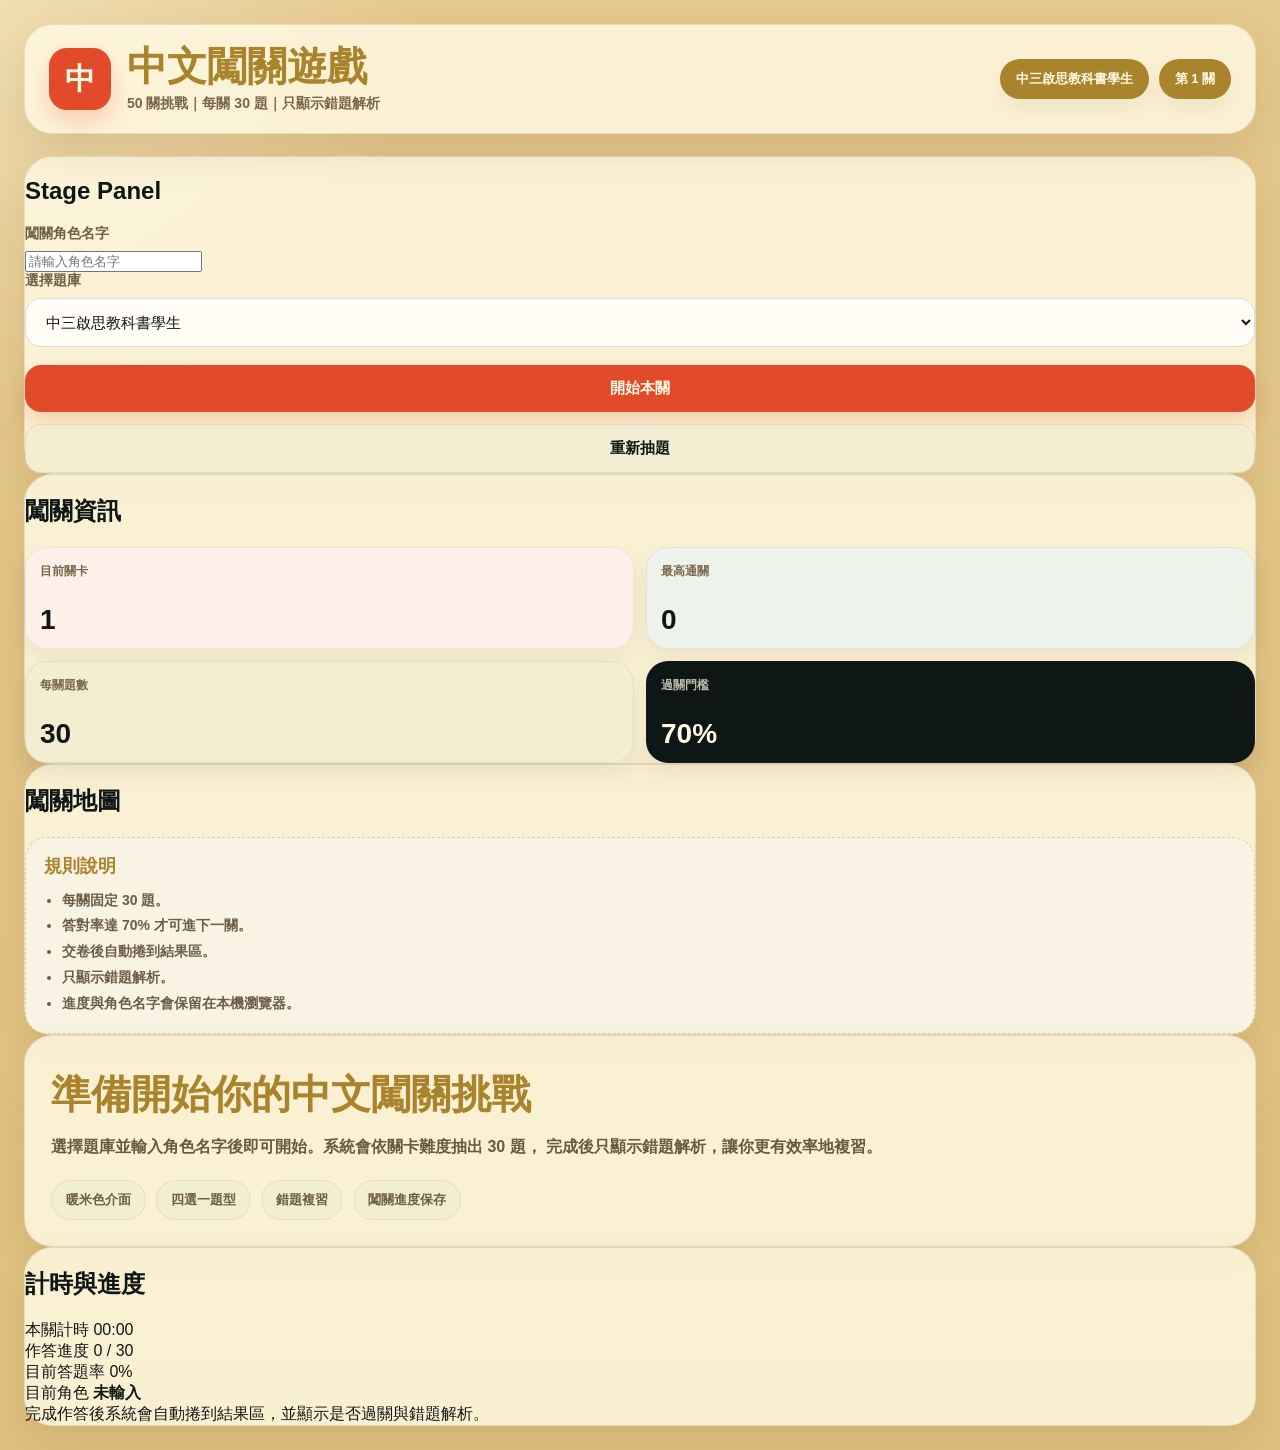
==== commit b9dedb01: "Refactor HTML structure and update content" ====
--- a/index.html
+++ b/index.html
@@ -4,17 +4,17 @@
   <meta charset="UTF-8" />
   <meta name="viewport" content="width=device-width, initial-scale=1.0" />
   <title>中文闖關遊戲</title>
+  <link rel="icon" href="data:image/svg+xml,<svg xmlns=%22http://www.w3.org/2000/svg%22 viewBox=%220 0 64 64%22><text y=%2250%22 x=%226%22 font-size=%2250%22>💌</text></svg>">
   <link rel="stylesheet" href="style.css" />
 </head>
 <body>
   <div class="page-bg"></div>
 
   <div class="app-shell">
-    <header class="topbar">
+    <header class="topbar card">
       <div class="brand-block">
         <div class="brand-mark">中</div>
         <div class="brand-text">
-          <p class="brand-mini">CHINESE QUIZ</p>
           <h1>中文闖關遊戲</h1>
           <p class="brand-sub">50 關挑戰｜每關 30 題｜只顯示錯題解析</p>
         </div>
@@ -26,19 +26,29 @@
       </div>
     </header>
 
-    <main class="main-layout">
-      <aside class="sidebar card">
-        <div class="sidebar-inner">
-          <div class="sidebar-head">
-            <div>
-              <p class="section-mini">STAGE PANEL</p>
-              <h2>開始挑戰</h2>
-            </div>
-            <div class="small-badge">A/B/C/D</div>
-          </div>
+    <main class="dashboard-layout">
+      <aside class="left-panel">
+        <section class="card panel-card">
+          <div class="panel-head">
+            <h2>Stage Panel</h2>
+          </div>
+
+          <label class="field-label" for="playerNameInput">闖關角色名字</label>
+          <input id="playerNameInput" class="text-input" type="text" placeholder="請輸入角色名字" maxlength="20" />
 
           <label class="field-label" for="bankSelect">選擇題庫</label>
           <select id="bankSelect" class="select"></select>
+
+          <div class="sidebar-actions">
+            <button id="startBtn" class="btn btn-primary">開始本關</button>
+            <button id="restartBtn" class="btn btn-secondary">重新抽題</button>
+          </div>
+        </section>
+
+        <section class="card panel-card">
+          <div class="panel-head">
+            <h2>闖關資訊</h2>
+          </div>
 
           <div class="stat-grid">
             <div class="stat-card stat-card-orange">
@@ -47,7 +57,7 @@
             </div>
 
             <div class="stat-card stat-card-green">
-              <span class="stat-label">目前題庫最高通關</span>
+              <span class="stat-label">最高通關</span>
               <span class="stat-value" id="highestPassedLevel">0</span>
             </div>
 
@@ -57,15 +67,18 @@
             </div>
 
             <div class="stat-card stat-card-dark">
-              <span class="stat-label">作答進度</span>
-              <span class="stat-value"><span id="answeredCount">0</span>/30</span>
-            </div>
-          </div>
-
-          <div class="sidebar-actions">
-            <button id="startBtn" class="btn btn-primary">開始本關</button>
-            <button id="restartBtn" class="btn btn-secondary">重新抽題</button>
-          </div>
+              <span class="stat-label">過關門檻</span>
+              <span class="stat-value">70%</span>
+            </div>
+          </div>
+        </section>
+
+        <section class="card panel-card">
+          <div class="panel-head">
+            <h2>闖關地圖</h2>
+          </div>
+
+          <div id="levelMap" class="level-map"></div>
 
           <div class="rule-box">
             <h3>規則說明</h3>
@@ -74,27 +87,25 @@
               <li>答對率達 <strong>70%</strong> 才可進下一關。</li>
               <li>交卷後自動捲到結果區。</li>
               <li>只顯示錯題解析。</li>
-              <li>關卡進度會保留在本機瀏覽器。</li>
+              <li>進度與角色名字會保留在本機瀏覽器。</li>
             </ul>
           </div>
-        </div>
+        </section>
       </aside>
 
-      <section class="content-area">
+      <section class="center-panel">
         <section id="welcomeCard" class="card hero-card">
           <div class="hero-content">
-            <p class="section-mini">WELCOME</p>
-            <h2>選擇題庫後開始挑戰</h2>
+            <h2>準備開始你的中文闖關挑戰</h2>
             <p class="hero-text">
-              網站整體風格採用暖米色、橘紅、深墨綠與奶白配色，讓視覺更柔和穩定。
-              開始作答後系統會依關卡難度抽出 30 題，交卷後只會顯示錯題解析，方便集中複習。
+              選擇題庫並輸入角色名字後即可開始。系統會依關卡難度抽出 30 題，
+              完成後只顯示錯題解析，讓你更有效率地複習。
             </p>
-
             <div class="hero-tags">
-              <span>暖米色背景</span>
-              <span>橘紅重點色</span>
-              <span>墨綠輔助色</span>
-              <span>錯題導向複習</span>
+              <span>暖米色介面</span>
+              <span>四選一題型</span>
+              <span>錯題複習</span>
+              <span>闖關進度保存</span>
             </div>
           </div>
         </section>
@@ -108,13 +119,8 @@
         <section id="quizCard" class="card quiz-card hidden">
           <div class="section-head">
             <div>
-              <p class="section-mini">QUIZ AREA</p>
               <h2>本關題目</h2>
               <p id="quizSubtitle" class="section-sub">請完成 30 題後交卷</p>
-            </div>
-
-            <div class="progress-chip">
-              <span id="progressText">0 / 30 已作答</span>
             </div>
           </div>
 
@@ -128,7 +134,6 @@
         <section id="resultCard" class="card result-card hidden">
           <div class="section-head">
             <div>
-              <p class="section-mini">RESULT</p>
               <h2>本關結果</h2>
               <p class="section-sub">只顯示答錯題目的答案與解釋</p>
             </div>
@@ -177,6 +182,48 @@
           </div>
         </section>
       </section>
+
+      <aside class="right-panel">
+        <section class="card panel-card">
+          <div class="panel-head">
+            <h2>計時與進度</h2>
+          </div>
+
+          <div class="timer-box">
+            <span class="timer-label">本關計時</span>
+            <span class="timer-value" id="timerText">00:00</span>
+          </div>
+
+          <div class="progress-block">
+            <div class="progress-label-row">
+              <span>作答進度</span>
+              <span id="progressText">0 / 30</span>
+            </div>
+            <div class="progress-track">
+              <div id="progressBar" class="progress-bar"></div>
+            </div>
+          </div>
+
+          <div class="progress-block">
+            <div class="progress-label-row">
+              <span>目前答題率</span>
+              <span id="answeredPercentText">0%</span>
+            </div>
+            <div class="progress-track progress-track-soft">
+              <div id="answeredPercentBar" class="progress-bar progress-bar-green"></div>
+            </div>
+          </div>
+
+          <div class="player-card">
+            <span class="player-card-label">目前角色</span>
+            <strong id="playerNameDisplay">未輸入</strong>
+          </div>
+
+          <div class="mini-note">
+            完成作答後系統會自動捲到結果區，並顯示是否過關與錯題解析。
+          </div>
+        </section>
+      </aside>
     </main>
   </div>
 
--- a/style.css
+++ b/style.css
@@ -1,20 +1,20 @@
 :root {
-  --bg: #e5c88d;
-  --bg-deep: #d5b77b;
-  --paper: #fff9ee;
-  --paper-soft: #f3edd8;
-  --paper-deep: #e6dec4;
+  --bg-main: #e5c88d;
+  --bg-soft: #f3edd1;
+  --bg-soft-2: #fffae4;
+  --paper: #fffae4;
+  --paper-2: #f3edd1;
   --orange: #e24b2a;
-  --orange-dark: #bf3d21;
-  --forest: #556f59;
-  --forest-soft: #6f876d;
-  --ink: #0f1616;
-  --ink-soft: #40372d;
-  --brown: #a57a28;
-  --line: rgba(69, 54, 29, 0.14);
-  --shadow: 0 18px 40px rgba(101, 72, 24, 0.14);
-  --shadow-soft: 0 10px 26px rgba(77, 52, 17, 0.1);
-  --radius-xl: 30px;
+  --orange-deep: #c93f21;
+  --green: #556f59;
+  --green-soft: #6f8572;
+  --dark: #0f1616;
+  --dark-soft: #2b2f2c;
+  --gold: #a9842d;
+  --line: rgba(87, 67, 37, 0.12);
+  --shadow: 0 18px 40px rgba(96, 68, 23, 0.12);
+  --shadow-soft: 0 10px 22px rgba(96, 68, 23, 0.08);
+  --radius-xl: 28px;
   --radius-lg: 22px;
   --radius-md: 16px;
   --radius-sm: 12px;
@@ -29,104 +29,111 @@
   margin: 0;
   padding: 0;
   min-height: 100%;
-  font-family: "Noto Sans TC", "PingFang TC", "Microsoft JhengHei", sans-serif;
-  color: var(--ink);
-  background:
-    radial-gradient(circle at top left, rgba(255, 249, 238, 0.35), transparent 20%),
-    radial-gradient(circle at bottom right, rgba(85, 111, 89, 0.08), transparent 22%),
-    linear-gradient(180deg, var(--bg) 0%, var(--bg-deep) 100%);
 }
 
 body {
   position: relative;
-}
-
-.grain {
+  color: var(--dark);
+  background:
+    radial-gradient(circle at top left, rgba(255, 250, 228, 0.42), transparent 22%),
+    linear-gradient(180deg, #e5c88d 0%, #dfc17f 100%);
+  font-family:
+    "Taipei Sans TC Beta",
+    "Taipei Sans TC",
+    "台北黑體",
+    "Taiwan Sans",
+    "Noto Sans TC",
+    "PingFang TC",
+    "Microsoft JhengHei",
+    sans-serif;
+}
+
+.page-bg {
   position: fixed;
   inset: 0;
   pointer-events: none;
-  opacity: 0.08;
-  background-image:
-    radial-gradient(#000 0.6px, transparent 0.6px);
+  opacity: 0.06;
+  background-image: radial-gradient(#000 0.7px, transparent 0.7px);
   background-size: 10px 10px;
 }
 
 .app-shell {
+  position: relative;
+  z-index: 1;
   max-width: 1380px;
   margin: 0 auto;
-  padding: 26px;
+  padding: 24px;
 }
 
 .topbar {
   display: flex;
   justify-content: space-between;
   align-items: center;
-  gap: 16px;
+  gap: 18px;
   margin-bottom: 22px;
   padding: 20px 24px;
+  background: rgba(255, 250, 228, 0.72);
+  border: 1px solid var(--line);
   border-radius: var(--radius-xl);
-  background: rgba(255, 249, 238, 0.68);
-  border: 1px solid rgba(117, 83, 31, 0.12);
   box-shadow: var(--shadow);
   backdrop-filter: blur(8px);
 }
 
-.brand-wrap {
+.brand-block {
   display: flex;
   align-items: center;
   gap: 16px;
 }
 
 .brand-mark {
-  width: 64px;
-  height: 64px;
-  border-radius: 20px;
+  width: 62px;
+  height: 62px;
+  border-radius: 18px;
   display: grid;
   place-items: center;
   background: var(--orange);
-  color: #fff7ef;
+  color: var(--paper);
   font-size: 30px;
   font-weight: 900;
-  box-shadow: 0 14px 24px rgba(226, 75, 42, 0.22);
-}
-
-.brand-kicker {
+  box-shadow: 0 12px 24px rgba(226, 75, 42, 0.22);
+}
+
+.brand-mini {
   margin: 0 0 6px;
-  color: var(--brown);
-  letter-spacing: 0.08em;
+  color: var(--gold);
   font-size: 12px;
-  font-weight: 800;
-  text-transform: uppercase;
+  font-weight: 900;
+  letter-spacing: 0.12em;
 }
 
 .brand-text h1 {
   margin: 0;
-  font-size: 42px;
+  font-size: 40px;
   line-height: 1.05;
-  color: #a77a1e;
-  letter-spacing: 0.02em;
+  color: var(--gold);
   font-weight: 900;
 }
 
 .brand-sub {
   margin: 8px 0 0;
-  color: #78654b;
+  color: #7a6647;
   font-size: 14px;
-}
-
-.top-pill-group {
+  font-weight: 700;
+}
+
+.top-meta {
   display: flex;
   flex-wrap: wrap;
   gap: 10px;
 }
 
-.top-pill {
+.top-chip {
   padding: 11px 16px;
   border-radius: 999px;
-  background: #b68a30;
-  color: #fff7e9;
+  background: var(--gold);
+  color: var(--paper);
   font-size: 13px;
-  font-weight: 800;
+  font-weight: 900;
   box-shadow: var(--shadow-soft);
 }
 
@@ -137,8 +144,8 @@
 }
 
 .card {
-  background: rgba(255, 249, 238, 0.84);
-  border: 1px solid rgba(117, 83, 31, 0.12);
+  background: rgba(255, 250, 228, 0.82);
+  border: 1px solid var(--line);
   border-radius: var(--radius-xl);
   box-shadow: var(--shadow);
 }
@@ -153,44 +160,44 @@
   padding: 24px;
 }
 
-.sidebar-title-row {
+.sidebar-head {
   display: flex;
   justify-content: space-between;
   align-items: flex-start;
-  gap: 10px;
+  gap: 12px;
   margin-bottom: 18px;
 }
 
-.sidebar-title-row h2 {
-  margin: 4px 0 0;
+.sidebar-head h2 {
+  margin: 6px 0 0;
+  color: var(--gold);
   font-size: 30px;
-  color: #9f741f;
-}
-
-.section-kicker {
-  margin: 0;
-  color: #c06f4f;
+  font-weight: 900;
+}
+
+.section-mini {
+  margin: 0;
+  color: #b86a49;
   font-size: 12px;
   font-weight: 900;
   letter-spacing: 0.1em;
-  text-transform: uppercase;
-}
-
-.tiny-badge {
+}
+
+.small-badge {
   padding: 9px 12px;
   border-radius: 999px;
-  background: var(--forest);
-  color: #f6f1e2;
+  background: var(--green);
+  color: var(--paper);
   font-size: 12px;
-  font-weight: 800;
+  font-weight: 900;
 }
 
 .field-label {
   display: block;
   margin-bottom: 8px;
-  color: #705f48;
+  color: #6f5e45;
   font-size: 14px;
-  font-weight: 700;
+  font-weight: 800;
 }
 
 .select {
@@ -198,14 +205,15 @@
   padding: 14px 16px;
   border-radius: var(--radius-md);
   border: 1px solid rgba(90, 67, 37, 0.16);
-  background: #fffdf6;
-  color: var(--ink);
+  background: #fffdf5;
+  color: var(--dark);
   font-size: 15px;
+  font-family: inherit;
   outline: none;
 }
 
 .select option {
-  color: var(--ink);
+  color: var(--dark);
 }
 
 .stat-grid {
@@ -216,41 +224,41 @@
 }
 
 .stat-card {
-  min-height: 100px;
+  min-height: 102px;
   padding: 14px;
   border-radius: var(--radius-lg);
-  border: 1px solid rgba(90, 67, 37, 0.09);
+  border: 1px solid rgba(90, 67, 37, 0.08);
   box-shadow: var(--shadow-soft);
   display: flex;
   flex-direction: column;
   justify-content: space-between;
 }
 
-.accent-orange {
-  background: #fff1ec;
-}
-
-.accent-green {
-  background: #eef3eb;
-}
-
-.accent-cream {
-  background: #f4eed8;
-}
-
-.accent-dark {
-  background: #192020;
-  color: #f7f2e4;
-}
-
-.accent-dark .stat-label {
-  color: rgba(247, 242, 228, 0.72);
+.stat-card-orange {
+  background: #fff1ea;
+}
+
+.stat-card-green {
+  background: #edf2ea;
+}
+
+.stat-card-light {
+  background: #f3edd1;
+}
+
+.stat-card-dark {
+  background: var(--dark);
+  color: var(--paper);
+}
+
+.stat-card-dark .stat-label {
+  color: rgba(255, 250, 228, 0.72);
 }
 
 .stat-label {
+  color: #7a684d;
   font-size: 12px;
-  color: #7f6b50;
-  font-weight: 700;
+  font-weight: 800;
   line-height: 1.5;
 }
 
@@ -274,7 +282,8 @@
   padding: 14px 18px;
   font-size: 15px;
   font-weight: 900;
-  transition: transform 0.16s ease, opacity 0.16s ease, box-shadow 0.16s ease;
+  font-family: inherit;
+  transition: transform 0.16s ease, opacity 0.16s ease, background 0.16s ease;
 }
 
 .btn:hover {
@@ -283,21 +292,21 @@
 
 .btn-primary {
   background: var(--orange);
-  color: #fff9f1;
-  box-shadow: 0 10px 20px rgba(226, 75, 42, 0.22);
+  color: var(--paper);
+  box-shadow: 0 10px 20px rgba(226, 75, 42, 0.2);
 }
 
 .btn-primary:hover {
-  background: var(--orange-dark);
+  background: var(--orange-deep);
 }
 
 .btn-secondary {
-  background: #f2ead5;
-  color: var(--ink);
-  border: 1px solid rgba(94, 74, 48, 0.12);
-}
-
-.btn-large {
+  background: var(--paper-2);
+  color: var(--dark);
+  border: 1px solid rgba(90, 67, 37, 0.1);
+}
+
+.btn-lg {
   min-width: 180px;
   padding: 16px 24px;
 }
@@ -306,21 +315,24 @@
   margin-top: 20px;
   padding: 16px 18px;
   border-radius: var(--radius-lg);
-  background: #f8f2e2;
-  border: 1px dashed rgba(146, 109, 50, 0.28);
+  background: #f8f3e3;
+  border: 1px dashed rgba(148, 109, 51, 0.28);
 }
 
 .rule-box h3 {
   margin: 0 0 10px;
-  color: #976d22;
+  color: var(--gold);
+  font-size: 18px;
+  font-weight: 900;
 }
 
 .rule-box ul {
   margin: 0;
   padding-left: 18px;
-  color: #6f5e47;
-  line-height: 1.8;
+  color: #6d5d46;
   font-size: 14px;
+  line-height: 1.85;
+  font-weight: 700;
 }
 
 .content-area {
@@ -329,30 +341,28 @@
   gap: 22px;
 }
 
-.hero {
-  padding: 28px;
-}
-
-.hero-grid {
-  display: grid;
-  grid-template-columns: 1.08fr 1fr;
-  gap: 24px;
-  align-items: center;
-}
-
-.hero-copy h2 {
+.hero-card,
+.quiz-card,
+.result-card,
+.state-card {
+  padding: 26px;
+}
+
+.hero-content h2 {
   margin: 10px 0 14px;
-  font-size: 44px;
-  line-height: 1.08;
-  color: #a2781c;
-  font-weight: 900;
-}
-
-.hero-desc {
-  margin: 0;
-  color: #6a5841;
-  line-height: 1.9;
+  color: var(--gold);
+  font-size: 40px;
+  line-height: 1.12;
+  font-weight: 900;
+}
+
+.hero-text {
+  margin: 0;
+  max-width: 920px;
+  color: #6a5942;
   font-size: 16px;
+  line-height: 1.95;
+  font-weight: 700;
 }
 
 .hero-tags {
@@ -365,177 +375,34 @@
 .hero-tags span {
   padding: 10px 14px;
   border-radius: 999px;
-  background: #f4ecd9;
-  border: 1px solid rgba(104, 80, 45, 0.1);
-  color: #6d5a40;
+  background: #f3edd1;
+  color: #6e5d46;
+  border: 1px solid rgba(90, 67, 37, 0.08);
   font-size: 13px;
-  font-weight: 800;
-}
-
-.hero-visual {
-  position: relative;
-  min-height: 430px;
-  display: flex;
-  align-items: center;
-  justify-content: center;
-}
-
-.mock-card {
-  position: absolute;
-  width: 210px;
-  height: 380px;
-  background: #fffdf7;
-  border-radius: 28px;
-  box-shadow: 0 18px 40px rgba(121, 82, 24, 0.14);
-  border: 1px solid rgba(90, 67, 37, 0.08);
-}
-
-.mock-left {
-  left: 10px;
-  bottom: 10px;
-  transform: rotate(-3deg);
-}
-
-.mock-mid {
-  z-index: 2;
-  width: 230px;
-  height: 420px;
-  transform: rotate(4deg);
-}
-
-.mock-right {
-  right: 10px;
-  bottom: 16px;
-  transform: rotate(3deg);
-}
-
-.mock-top {
-  width: 100%;
-  height: 58px;
-  border-radius: 28px 28px 0 0;
-  background: linear-gradient(180deg, #fff9ee 0%, #fbf3e1 100%);
-}
-
-.mock-title {
-  width: 74%;
-  height: 22px;
-  margin: 26px auto 18px;
-  border-radius: 12px;
-  background: #e9dfc4;
-}
-
-.mock-title.short {
-  width: 58%;
-}
-
-.mock-image {
-  width: 120px;
-  height: 120px;
-  margin: 0 auto;
-  border-radius: 24px;
-}
-
-.mock-image.orange {
-  background:
-    radial-gradient(circle at 30% 30%, #ffbf7e 0%, transparent 22%),
-    radial-gradient(circle at 65% 35%, #e24b2a 0%, transparent 24%),
-    radial-gradient(circle at 50% 70%, #233130 0%, transparent 28%),
-    linear-gradient(135deg, #f0834d, #2f3b38);
-}
-
-.mock-dots {
-  display: flex;
-  justify-content: center;
-  gap: 10px;
-  margin-top: 26px;
-}
-
-.mock-dots span {
-  width: 34px;
-  height: 34px;
-  border-radius: 50%;
-  background: #e9dec0;
-}
-
-.mock-vertical {
-  writing-mode: vertical-rl;
-  text-orientation: mixed;
-  margin: 28px auto 0;
-  font-size: 66px;
-  line-height: 0.9;
-  font-weight: 900;
-  letter-spacing: 0.04em;
-  color: transparent;
-  -webkit-text-stroke: 2px #5b7060;
-}
-
-.mock-play {
-  position: absolute;
-  bottom: 34px;
-  left: 50%;
-  transform: translateX(-50%);
-  width: 62px;
-  height: 62px;
-  border-radius: 50%;
-  background: var(--orange);
-  box-shadow: 0 12px 22px rgba(226, 75, 42, 0.2);
-}
-
-.mock-play::before {
-  content: "";
-  position: absolute;
-  top: 50%;
-  left: 52%;
-  transform: translate(-50%, -50%);
-  border-left: 16px solid #fff9f1;
-  border-top: 10px solid transparent;
-  border-bottom: 10px solid transparent;
-}
-
-.mock-line {
-  width: 65%;
-  height: 18px;
-  margin: 26px auto 24px;
-  border-radius: 999px;
-  background: #eadfc2;
-}
-
-.mock-list {
-  display: grid;
-  gap: 16px;
-  padding: 0 28px;
-}
-
-.mock-list span {
-  height: 58px;
-  border-radius: 18px;
-  background: linear-gradient(90deg, #202929 0%, #556f59 100%);
-  opacity: 0.9;
-}
-
-.state-card,
-.quiz-card,
-.result-card {
-  padding: 26px;
+  font-weight: 900;
 }
 
 .state-card {
   text-align: center;
 }
 
-.state-emoji {
-  font-size: 58px;
+.state-icon {
+  font-size: 56px;
   margin-bottom: 8px;
 }
 
 .state-card h2 {
   margin: 0 0 10px;
-  color: #9a7022;
+  color: var(--gold);
+  font-size: 30px;
+  font-weight: 900;
 }
 
 .state-card p {
   margin: 0;
-  color: #6b5a45;
+  color: #6d5c46;
+  font-size: 15px;
+  font-weight: 700;
 }
 
 .section-head {
@@ -548,16 +415,19 @@
 
 .section-head h2 {
   margin: 8px 0 6px;
+  color: var(--gold);
   font-size: 34px;
-  color: #9b7021;
+  font-weight: 900;
 }
 
 .section-sub {
   margin: 0;
-  color: #6d5c46;
-}
-
-.progress-badge,
+  color: #6f5d46;
+  font-size: 14px;
+  font-weight: 700;
+}
+
+.progress-chip,
 .score-badge {
   padding: 12px 18px;
   border-radius: 999px;
@@ -565,14 +435,14 @@
   box-shadow: var(--shadow-soft);
 }
 
-.progress-badge {
-  background: #eef2eb;
-  color: #506552;
+.progress-chip {
+  background: #edf2ea;
+  color: var(--green);
 }
 
 .score-badge {
   background: var(--orange);
-  color: #fff9f1;
+  color: var(--paper);
 }
 
 .quiz-list {
@@ -583,8 +453,8 @@
 
 .question-card {
   padding: 18px;
-  border-radius: 24px;
-  background: #fffdf7;
+  border-radius: 22px;
+  background: #fffdf6;
   border: 1px solid rgba(90, 67, 37, 0.08);
   box-shadow: var(--shadow-soft);
 }
@@ -602,9 +472,9 @@
   display: grid;
   place-items: center;
   background: var(--orange);
-  color: #fff8ef;
-  font-weight: 900;
+  color: var(--paper);
   font-size: 18px;
+  font-weight: 900;
 }
 
 .question-title {
@@ -613,16 +483,17 @@
 
 .question-title h3 {
   margin: 0;
-  line-height: 1.75;
+  color: #1e2321;
   font-size: 18px;
-  color: #1f2322;
+  line-height: 1.8;
+  font-weight: 900;
 }
 
 .q-meta {
+  display: flex;
+  flex-wrap: wrap;
+  gap: 8px;
   margin-top: 10px;
-  display: flex;
-  gap: 8px;
-  flex-wrap: wrap;
 }
 
 .q-chip {
@@ -630,10 +501,10 @@
   align-items: center;
   padding: 7px 10px;
   border-radius: 999px;
-  background: #f2ead5;
-  color: #6d5d45;
+  background: #f3edd1;
+  color: #6f5d46;
   font-size: 12px;
-  font-weight: 800;
+  font-weight: 900;
 }
 
 .options {
@@ -647,15 +518,15 @@
   gap: 12px;
   padding: 14px;
   border-radius: 16px;
-  border: 1px solid rgba(90, 67, 37, 0.1);
-  background: #fbf7ec;
+  border: 1px solid rgba(90, 67, 37, 0.09);
+  background: #fbf7eb;
   cursor: pointer;
-  transition: transform 0.15s ease, background 0.15s ease, border-color 0.15s ease;
+  transition: background 0.15s ease, transform 0.15s ease, border-color 0.15s ease;
 }
 
 .option-label:hover {
-  background: #f7f0dd;
-  border-color: rgba(226, 75, 42, 0.22);
+  background: #f6efdb;
+  border-color: rgba(226, 75, 42, 0.18);
 }
 
 .option-label input {
@@ -665,49 +536,54 @@
 
 .option-key {
   min-width: 28px;
-  font-weight: 900;
   color: var(--orange);
+  font-weight: 900;
 }
 
 .option-text {
-  line-height: 1.8;
-  color: #282b2a;
-}
-
-.quiz-actions {
-  display: flex;
+  color: #262a29;
+  line-height: 1.85;
+  font-weight: 700;
+}
+
+.action-row {
+  display: flex;
+  flex-wrap: wrap;
+  gap: 12px;
+  margin-top: 24px;
+}
+
+.action-row.center {
   justify-content: center;
-  margin-top: 24px;
 }
 
 .pass-banner {
   display: flex;
+  justify-content: space-between;
   align-items: center;
-  justify-content: space-between;
   gap: 14px;
   margin-bottom: 18px;
   padding: 16px 18px;
   border-radius: 20px;
-  font-size: 16px;
-  font-weight: 900;
   box-shadow: var(--shadow-soft);
 }
 
 .pass-banner-label {
   font-size: 13px;
+  font-weight: 900;
   letter-spacing: 0.08em;
   text-transform: uppercase;
 }
 
 .pass-banner.pass {
-  background: #eaf2e7;
-  color: #416047;
+  background: #eaf1e8;
+  color: #44614a;
   border: 1px solid rgba(85, 111, 89, 0.14);
 }
 
 .pass-banner.fail {
-  background: #fff0eb;
-  color: #a94429;
+  background: #fff1ea;
+  color: #a7462c;
   border: 1px solid rgba(226, 75, 42, 0.14);
 }
 
@@ -721,7 +597,7 @@
 .result-box {
   padding: 18px;
   border-radius: 22px;
-  background: #fffdf7;
+  background: #fffdf6;
   border: 1px solid rgba(90, 67, 37, 0.08);
   box-shadow: var(--shadow-soft);
 }
@@ -729,22 +605,15 @@
 .result-label {
   display: block;
   margin-bottom: 10px;
-  color: #75644d;
+  color: #74634c;
   font-size: 13px;
-  font-weight: 800;
+  font-weight: 900;
 }
 
 .result-value {
+  color: #1d2120;
   font-size: 30px;
   font-weight: 900;
-  color: #1d2121;
-}
-
-.result-actions {
-  display: flex;
-  flex-wrap: wrap;
-  gap: 12px;
-  margin-bottom: 24px;
 }
 
 .review-panel {
@@ -762,14 +631,15 @@
 
 .review-head h3 {
   margin: 0;
+  color: var(--gold);
   font-size: 24px;
-  color: #9b7121;
+  font-weight: 900;
 }
 
 .review-head span {
-  color: #72614c;
+  color: #72614b;
   font-size: 13px;
-  font-weight: 700;
+  font-weight: 800;
 }
 
 .review-wrap {
@@ -781,22 +651,24 @@
 .review-card {
   padding: 18px;
   border-radius: 22px;
-  background: #fff5f0;
+  background: #fff4ef;
   border: 1px solid rgba(226, 75, 42, 0.12);
   box-shadow: var(--shadow-soft);
 }
 
 .review-card h4 {
   margin: 0 0 14px;
-  color: #2a2621;
+  color: #28231e;
   font-size: 18px;
-  line-height: 1.75;
+  line-height: 1.8;
+  font-weight: 900;
 }
 
 .review-row {
   margin-bottom: 10px;
-  line-height: 1.85;
-  color: #4b4033;
+  color: #4f4336;
+  line-height: 1.9;
+  font-weight: 700;
 }
 
 .review-row:last-child {
@@ -804,54 +676,46 @@
 }
 
 .review-label {
-  color: #8a7355;
+  color: #8a7356;
   margin-right: 6px;
-  font-weight: 800;
+  font-weight: 900;
 }
 
 .review-user-answer {
-  color: #b2462e;
+  color: #b2472f;
   font-weight: 900;
 }
 
 .review-correct-answer {
-  color: #4d6a53;
+  color: #4f6b54;
   font-weight: 900;
 }
 
 .review-exp {
-  color: #41382d;
+  color: #43392f;
 }
 
 .empty-review {
   padding: 20px;
   border-radius: 22px;
-  background: #edf3eb;
+  background: #edf2ea;
   border: 1px solid rgba(85, 111, 89, 0.14);
-  color: #466049;
-  font-weight: 900;
+  color: #446149;
   text-align: center;
+  font-weight: 900;
 }
 
 .hidden {
   display: none !important;
 }
 
-@media (max-width: 1180px) {
+@media (max-width: 1160px) {
   .main-layout {
     grid-template-columns: 1fr;
   }
 
   .sidebar {
     position: static;
-  }
-
-  .hero-grid {
-    grid-template-columns: 1fr;
-  }
-
-  .hero-visual {
-    min-height: 380px;
   }
 
   .result-grid {
@@ -873,40 +737,20 @@
     font-size: 32px;
   }
 
+  .hero-content h2 {
+    font-size: 32px;
+  }
+
   .section-head {
     flex-direction: column;
     align-items: flex-start;
   }
 
-  .hero-copy h2 {
-    font-size: 32px;
-  }
-
   .stat-grid,
   .result-grid {
     grid-template-columns: 1fr;
   }
 
-  .hero-visual {
-    min-height: 320px;
-    transform: scale(0.9);
-    transform-origin: center top;
-  }
-
-  .mock-card {
-    width: 150px;
-    height: 270px;
-  }
-
-  .mock-mid {
-    width: 170px;
-    height: 300px;
-  }
-
-  .mock-vertical {
-    font-size: 48px;
-  }
-
   .question-head {
     flex-direction: column;
   }
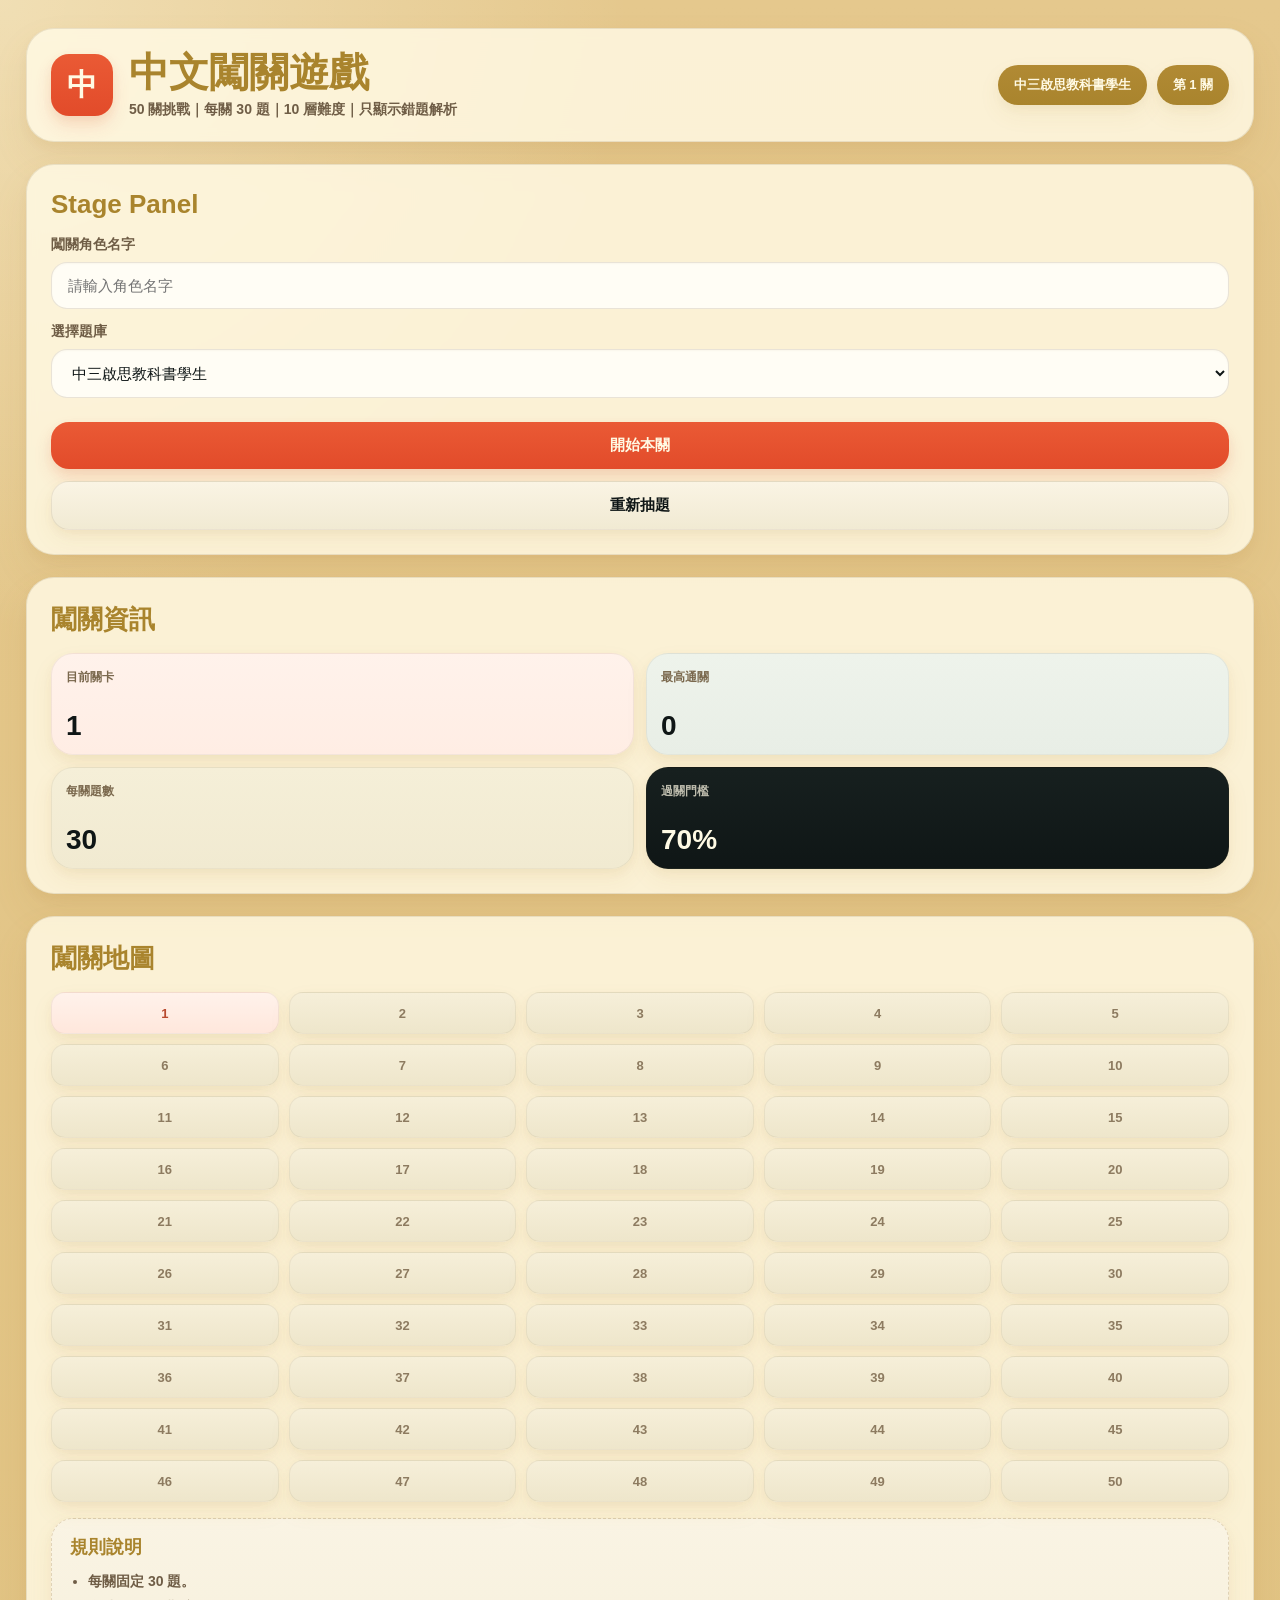
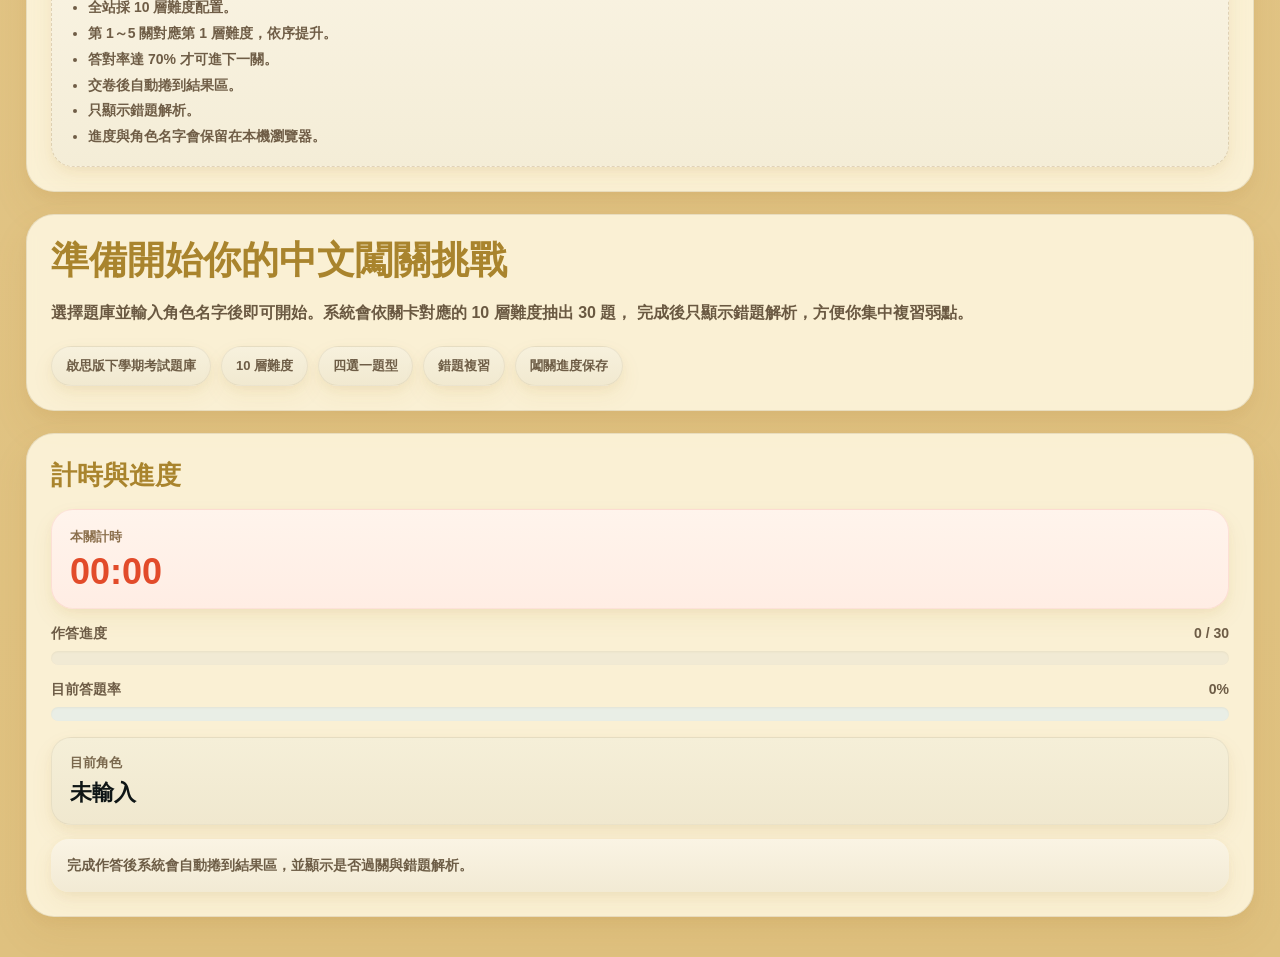
==== commit e6e7228c: "Enhance game description and button attributes Updated the game description and added difficulty lev" ====
--- a/index.html
+++ b/index.html
@@ -16,7 +16,7 @@
         <div class="brand-mark">中</div>
         <div class="brand-text">
           <h1>中文闖關遊戲</h1>
-          <p class="brand-sub">50 關挑戰｜每關 30 題｜只顯示錯題解析</p>
+          <p class="brand-sub">50 關挑戰｜每關 30 題｜10 層難度｜只顯示錯題解析</p>
         </div>
       </div>
 
@@ -34,14 +34,20 @@
           </div>
 
           <label class="field-label" for="playerNameInput">闖關角色名字</label>
-          <input id="playerNameInput" class="text-input" type="text" placeholder="請輸入角色名字" maxlength="20" />
+          <input
+            id="playerNameInput"
+            class="text-input"
+            type="text"
+            placeholder="請輸入角色名字"
+            maxlength="20"
+          />
 
           <label class="field-label" for="bankSelect">選擇題庫</label>
           <select id="bankSelect" class="select"></select>
 
           <div class="sidebar-actions">
-            <button id="startBtn" class="btn btn-primary">開始本關</button>
-            <button id="restartBtn" class="btn btn-secondary">重新抽題</button>
+            <button id="startBtn" class="btn btn-primary" type="button">開始本關</button>
+            <button id="restartBtn" class="btn btn-secondary" type="button">重新抽題</button>
           </div>
         </section>
 
@@ -84,6 +90,8 @@
             <h3>規則說明</h3>
             <ul>
               <li>每關固定 30 題。</li>
+              <li>全站採 10 層難度配置。</li>
+              <li>第 1～5 關對應第 1 層難度，依序提升。</li>
               <li>答對率達 <strong>70%</strong> 才可進下一關。</li>
               <li>交卷後自動捲到結果區。</li>
               <li>只顯示錯題解析。</li>
@@ -98,11 +106,12 @@
           <div class="hero-content">
             <h2>準備開始你的中文闖關挑戰</h2>
             <p class="hero-text">
-              選擇題庫並輸入角色名字後即可開始。系統會依關卡難度抽出 30 題，
-              完成後只顯示錯題解析，讓你更有效率地複習。
+              選擇題庫並輸入角色名字後即可開始。系統會依關卡對應的 10 層難度抽出 30 題，
+              完成後只顯示錯題解析，方便你集中複習弱點。
             </p>
             <div class="hero-tags">
-              <span>暖米色介面</span>
+              <span>啟思版下學期考試題庫</span>
+              <span>10 層難度</span>
               <span>四選一題型</span>
               <span>錯題複習</span>
               <span>闖關進度保存</span>
@@ -169,8 +178,8 @@
           </div>
 
           <div class="action-row">
-            <button id="nextLevelBtn" class="btn btn-primary">下一關</button>
-            <button id="retryBtn" class="btn btn-secondary">重玩本關</button>
+            <button id="nextLevelBtn" class="btn btn-primary" type="button">下一關</button>
+            <button id="retryBtn" class="btn btn-secondary" type="button">重玩本關</button>
           </div>
 
           <div class="review-panel">
@@ -230,6 +239,7 @@
   <script src="bank-cts3.js"></script>
   <script src="bank-jt3.js"></script>
   <script src="bank-dse6.js"></script>
+  <script src="bank-cts-sem2.js"></script>
   <script src="question-banks.js"></script>
   <script src="app.js"></script>
 </body>
--- a/style.css
+++ b/style.css
@@ -1,19 +1,28 @@
 :root {
   --bg-main: #e5c88d;
-  --bg-soft: #f3edd1;
-  --bg-soft-2: #fffae4;
+  --bg-soft: #fffae4;
+  --bg-soft-2: #f3edd1;
   --paper: #fffae4;
-  --paper-2: #f3edd1;
+  --paper-2: #f7f1dc;
+  --paper-3: #efe7c9;
   --orange: #e24b2a;
   --orange-deep: #c93f21;
   --green: #556f59;
   --green-soft: #6f8572;
   --dark: #0f1616;
-  --dark-soft: #2b2f2c;
+  --dark-soft: #2c302d;
   --gold: #a9842d;
-  --line: rgba(87, 67, 37, 0.12);
-  --shadow: 0 18px 40px rgba(96, 68, 23, 0.12);
-  --shadow-soft: 0 10px 22px rgba(96, 68, 23, 0.08);
+  --text-soft: #6f5d46;
+  --line: rgba(99, 74, 33, 0.12);
+  --shadow-card:
+    0 18px 36px rgba(181, 132, 47, 0.10),
+    0 6px 14px rgba(145, 103, 28, 0.06);
+  --shadow-soft:
+    0 10px 22px rgba(176, 127, 43, 0.08),
+    0 4px 10px rgba(145, 103, 28, 0.05);
+  --shadow-btn:
+    0 10px 18px rgba(226, 75, 42, 0.14),
+    0 4px 10px rgba(180, 89, 45, 0.08);
   --radius-xl: 28px;
   --radius-lg: 22px;
   --radius-md: 16px;
@@ -32,11 +41,10 @@
 }
 
 body {
-  position: relative;
+  background:
+    radial-gradient(circle at top left, rgba(255, 250, 228, 0.45), transparent 22%),
+    linear-gradient(180deg, #e5c88d 0%, #dfc17f 100%);
   color: var(--dark);
-  background:
-    radial-gradient(circle at top left, rgba(255, 250, 228, 0.42), transparent 22%),
-    linear-gradient(180deg, #e5c88d 0%, #dfc17f 100%);
   font-family:
     "Taipei Sans TC Beta",
     "Taipei Sans TC",
@@ -52,7 +60,7 @@
   position: fixed;
   inset: 0;
   pointer-events: none;
-  opacity: 0.06;
+  opacity: 0.045;
   background-image: radial-gradient(#000 0.7px, transparent 0.7px);
   background-size: 10px 10px;
 }
@@ -60,9 +68,17 @@
 .app-shell {
   position: relative;
   z-index: 1;
-  max-width: 1380px;
+  max-width: 1600px;
   margin: 0 auto;
-  padding: 24px;
+  padding: 28px 26px 40px;
+}
+
+.card {
+  background: rgba(255, 250, 228, 0.84);
+  border: 1px solid var(--line);
+  border-radius: var(--radius-xl);
+  box-shadow: var(--shadow-card);
+  backdrop-filter: blur(6px);
 }
 
 .topbar {
@@ -70,13 +86,8 @@
   justify-content: space-between;
   align-items: center;
   gap: 18px;
+  padding: 22px 24px;
   margin-bottom: 22px;
-  padding: 20px 24px;
-  background: rgba(255, 250, 228, 0.72);
-  border: 1px solid var(--line);
-  border-radius: var(--radius-xl);
-  box-shadow: var(--shadow);
-  backdrop-filter: blur(8px);
 }
 
 .brand-block {
@@ -91,19 +102,11 @@
   border-radius: 18px;
   display: grid;
   place-items: center;
-  background: var(--orange);
+  background: linear-gradient(180deg, #ea5a35 0%, #e24b2a 100%);
   color: var(--paper);
   font-size: 30px;
   font-weight: 900;
-  box-shadow: 0 12px 24px rgba(226, 75, 42, 0.22);
-}
-
-.brand-mini {
-  margin: 0 0 6px;
-  color: var(--gold);
-  font-size: 12px;
-  font-weight: 900;
-  letter-spacing: 0.12em;
+  box-shadow: var(--shadow-btn);
 }
 
 .brand-text h1 {
@@ -116,7 +119,7 @@
 
 .brand-sub {
   margin: 8px 0 0;
-  color: #7a6647;
+  color: var(--text-soft);
   font-size: 14px;
   font-weight: 700;
 }
@@ -130,104 +133,88 @@
 .top-chip {
   padding: 11px 16px;
   border-radius: 999px;
-  background: var(--gold);
+  background: linear-gradient(180deg, #b18a34 0%, #a9842d 100%);
   color: var(--paper);
   font-size: 13px;
   font-weight: 900;
   box-shadow: var(--shadow-soft);
 }
 
-.main-layout {
+.dashboard-layout {
   display: grid;
-  grid-template-columns: 330px minmax(0, 1fr);
+  grid-template-columns: 1fr 3fr 1fr;
   gap: 22px;
-}
-
-.card {
-  background: rgba(255, 250, 228, 0.82);
-  border: 1px solid var(--line);
-  border-radius: var(--radius-xl);
-  box-shadow: var(--shadow);
-}
-
-.sidebar {
-  position: sticky;
-  top: 24px;
-  height: fit-content;
-}
-
-.sidebar-inner {
+  align-items: start;
+}
+
+.left-panel,
+.center-panel,
+.right-panel {
+  display: flex;
+  flex-direction: column;
+  gap: 22px;
+}
+
+.panel-card,
+.hero-card,
+.quiz-card,
+.result-card,
+.state-card {
   padding: 24px;
 }
 
-.sidebar-head {
-  display: flex;
-  justify-content: space-between;
-  align-items: flex-start;
-  gap: 12px;
-  margin-bottom: 18px;
-}
-
-.sidebar-head h2 {
-  margin: 6px 0 0;
+.panel-head {
+  margin-bottom: 16px;
+}
+
+.panel-head h2 {
+  margin: 0;
+  font-size: 26px;
   color: var(--gold);
-  font-size: 30px;
-  font-weight: 900;
-}
-
-.section-mini {
-  margin: 0;
-  color: #b86a49;
-  font-size: 12px;
-  font-weight: 900;
-  letter-spacing: 0.1em;
-}
-
-.small-badge {
-  padding: 9px 12px;
-  border-radius: 999px;
-  background: var(--green);
-  color: var(--paper);
-  font-size: 12px;
   font-weight: 900;
 }
 
 .field-label {
   display: block;
   margin-bottom: 8px;
-  color: #6f5e45;
+  color: var(--text-soft);
   font-size: 14px;
   font-weight: 800;
 }
 
+.text-input,
 .select {
   width: 100%;
   padding: 14px 16px;
   border-radius: var(--radius-md);
-  border: 1px solid rgba(90, 67, 37, 0.16);
+  border: 1px solid rgba(99, 74, 33, 0.14);
   background: #fffdf5;
   color: var(--dark);
   font-size: 15px;
   font-family: inherit;
   outline: none;
-}
-
-.select option {
-  color: var(--dark);
+  box-shadow: inset 0 1px 2px rgba(140, 104, 38, 0.04);
+}
+
+.text-input {
+  margin-bottom: 14px;
+}
+
+.select {
+  margin-bottom: 6px;
 }
 
 .stat-grid {
   display: grid;
   grid-template-columns: 1fr 1fr;
   gap: 12px;
-  margin-top: 18px;
 }
 
 .stat-card {
   min-height: 102px;
   padding: 14px;
   border-radius: var(--radius-lg);
-  border: 1px solid rgba(90, 67, 37, 0.08);
+  border: 1px solid rgba(99, 74, 33, 0.08);
   box-shadow: var(--shadow-soft);
   display: flex;
   flex-direction: column;
@@ -235,19 +222,19 @@
 }
 
 .stat-card-orange {
-  background: #fff1ea;
+  background: linear-gradient(180deg, #fff2eb 0%, #ffede4 100%);
 }
 
 .stat-card-green {
-  background: #edf2ea;
+  background: linear-gradient(180deg, #eef3eb 0%, #e8eee6 100%);
 }
 
 .stat-card-light {
-  background: #f3edd1;
+  background: linear-gradient(180deg, #f5efd8 0%, #f1ead1 100%);
 }
 
 .stat-card-dark {
-  background: var(--dark);
+  background: linear-gradient(180deg, #17201f 0%, #0f1616 100%);
   color: var(--paper);
 }
 
@@ -264,8 +251,8 @@
 
 .stat-value {
   font-size: 28px;
-  font-weight: 900;
   line-height: 1;
+  font-weight: 900;
 }
 
 .sidebar-actions {
@@ -278,12 +265,12 @@
   appearance: none;
   border: none;
   cursor: pointer;
-  border-radius: 16px;
+  border-radius: 18px;
   padding: 14px 18px;
   font-size: 15px;
   font-weight: 900;
   font-family: inherit;
-  transition: transform 0.16s ease, opacity 0.16s ease, background 0.16s ease;
+  transition: transform 0.16s ease, box-shadow 0.16s ease, opacity 0.16s ease, background 0.16s ease;
 }
 
 .btn:hover {
@@ -291,19 +278,20 @@
 }
 
 .btn-primary {
-  background: var(--orange);
+  background: linear-gradient(180deg, #ea5a35 0%, #e24b2a 100%);
   color: var(--paper);
-  box-shadow: 0 10px 20px rgba(226, 75, 42, 0.2);
+  box-shadow: var(--shadow-btn);
 }
 
 .btn-primary:hover {
-  background: var(--orange-deep);
+  background: linear-gradient(180deg, #de5330 0%, #cf4323 100%);
 }
 
 .btn-secondary {
-  background: var(--paper-2);
+  background: linear-gradient(180deg, #faf4e4 0%, #f1ead3 100%);
   color: var(--dark);
-  border: 1px solid rgba(90, 67, 37, 0.1);
+  border: 1px solid rgba(99, 74, 33, 0.10);
+  box-shadow: var(--shadow-soft);
 }
 
 .btn-lg {
@@ -311,12 +299,45 @@
   padding: 16px 24px;
 }
 
+.level-map {
+  display: grid;
+  grid-template-columns: repeat(5, 1fr);
+  gap: 10px;
+}
+
+.map-node {
+  min-height: 42px;
+  border-radius: 14px;
+  display: grid;
+  place-items: center;
+  font-size: 13px;
+  font-weight: 900;
+  border: 1px solid rgba(99, 74, 33, 0.08);
+  box-shadow: var(--shadow-soft);
+}
+
+.map-node.done {
+  background: linear-gradient(180deg, #eef3eb 0%, #e4ece2 100%);
+  color: #4a6650;
+}
+
+.map-node.current {
+  background: linear-gradient(180deg, #fff2eb 0%, #ffe7dc 100%);
+  color: #b84a2f;
+}
+
+.map-node.locked {
+  background: linear-gradient(180deg, #f6efd9 0%, #eee6cb 100%);
+  color: #8d7b60;
+}
+
 .rule-box {
-  margin-top: 20px;
+  margin-top: 16px;
   padding: 16px 18px;
   border-radius: var(--radius-lg);
-  background: #f8f3e3;
-  border: 1px dashed rgba(148, 109, 51, 0.28);
+  background: linear-gradient(180deg, #faf4e4 0%, #f4edd7 100%);
+  border: 1px dashed rgba(148, 109, 51, 0.24);
+  box-shadow: var(--shadow-soft);
 }
 
 .rule-box h3 {
@@ -329,36 +350,22 @@
 .rule-box ul {
   margin: 0;
   padding-left: 18px;
-  color: #6d5d46;
+  color: var(--text-soft);
   font-size: 14px;
   line-height: 1.85;
   font-weight: 700;
 }
 
-.content-area {
-  display: flex;
-  flex-direction: column;
-  gap: 22px;
-}
-
-.hero-card,
-.quiz-card,
-.result-card,
-.state-card {
-  padding: 26px;
-}
-
 .hero-content h2 {
-  margin: 10px 0 14px;
+  margin: 0 0 14px;
   color: var(--gold);
-  font-size: 40px;
-  line-height: 1.12;
+  font-size: 38px;
+  line-height: 1.14;
   font-weight: 900;
 }
 
 .hero-text {
   margin: 0;
-  max-width: 920px;
   color: #6a5942;
   font-size: 16px;
   line-height: 1.95;
@@ -375,9 +382,10 @@
 .hero-tags span {
   padding: 10px 14px;
   border-radius: 999px;
-  background: #f3edd1;
+  background: linear-gradient(180deg, #f7f1dd 0%, #f1e9d0 100%);
   color: #6e5d46;
-  border: 1px solid rgba(90, 67, 37, 0.08);
+  border: 1px solid rgba(99, 74, 33, 0.08);
+  box-shadow: var(--shadow-soft);
   font-size: 13px;
   font-weight: 900;
 }
@@ -400,7 +408,7 @@
 
 .state-card p {
   margin: 0;
-  color: #6d5c46;
+  color: var(--text-soft);
   font-size: 15px;
   font-weight: 700;
 }
@@ -414,7 +422,7 @@
 }
 
 .section-head h2 {
-  margin: 8px 0 6px;
+  margin: 0 0 6px;
   color: var(--gold);
   font-size: 34px;
   font-weight: 900;
@@ -422,27 +430,18 @@
 
 .section-sub {
   margin: 0;
-  color: #6f5d46;
+  color: var(--text-soft);
   font-size: 14px;
   font-weight: 700;
 }
 
-.progress-chip,
 .score-badge {
   padding: 12px 18px;
   border-radius: 999px;
-  font-weight: 900;
-  box-shadow: var(--shadow-soft);
-}
-
-.progress-chip {
-  background: #edf2ea;
-  color: var(--green);
-}
-
-.score-badge {
-  background: var(--orange);
+  background: linear-gradient(180deg, #ea5a35 0%, #e24b2a 100%);
   color: var(--paper);
+  font-weight: 900;
+  box-shadow: var(--shadow-btn);
 }
 
 .quiz-list {
@@ -454,8 +453,8 @@
 .question-card {
   padding: 18px;
   border-radius: 22px;
-  background: #fffdf6;
-  border: 1px solid rgba(90, 67, 37, 0.08);
+  background: linear-gradient(180deg, #fffdf6 0%, #fcf7ea 100%);
+  border: 1px solid rgba(99, 74, 33, 0.08);
   box-shadow: var(--shadow-soft);
 }
 
@@ -471,10 +470,11 @@
   border-radius: 16px;
   display: grid;
   place-items: center;
-  background: var(--orange);
+  background: linear-gradient(180deg, #ea5a35 0%, #e24b2a 100%);
   color: var(--paper);
   font-size: 18px;
   font-weight: 900;
+  box-shadow: 0 8px 16px rgba(226, 75, 42, 0.12);
 }
 
 .question-title {
@@ -505,6 +505,7 @@
   color: #6f5d46;
   font-size: 12px;
   font-weight: 900;
+  box-shadow: var(--shadow-soft);
 }
 
 .options {
@@ -518,15 +519,17 @@
   gap: 12px;
   padding: 14px;
   border-radius: 16px;
-  border: 1px solid rgba(90, 67, 37, 0.09);
-  background: #fbf7eb;
+  border: 1px solid rgba(99, 74, 33, 0.08);
+  background: linear-gradient(180deg, #fbf7eb 0%, #f8f2e1 100%);
   cursor: pointer;
-  transition: background 0.15s ease, transform 0.15s ease, border-color 0.15s ease;
+  transition: background 0.15s ease, transform 0.15s ease, border-color 0.15s ease, box-shadow 0.15s ease;
+  box-shadow: 0 4px 10px rgba(164, 120, 40, 0.04);
 }
 
 .option-label:hover {
-  background: #f6efdb;
-  border-color: rgba(226, 75, 42, 0.18);
+  background: linear-gradient(180deg, #f8f1de 0%, #f4ead5 100%);
+  border-color: rgba(226, 75, 42, 0.16);
+  box-shadow: 0 8px 16px rgba(170, 120, 36, 0.06);
 }
 
 .option-label input {
@@ -572,17 +575,16 @@
   font-size: 13px;
   font-weight: 900;
   letter-spacing: 0.08em;
-  text-transform: uppercase;
 }
 
 .pass-banner.pass {
-  background: #eaf1e8;
+  background: linear-gradient(180deg, #edf3eb 0%, #e7eee5 100%);
   color: #44614a;
   border: 1px solid rgba(85, 111, 89, 0.14);
 }
 
 .pass-banner.fail {
-  background: #fff1ea;
+  background: linear-gradient(180deg, #fff1ea 0%, #ffebe2 100%);
   color: #a7462c;
   border: 1px solid rgba(226, 75, 42, 0.14);
 }
@@ -597,8 +599,8 @@
 .result-box {
   padding: 18px;
   border-radius: 22px;
-  background: #fffdf6;
-  border: 1px solid rgba(90, 67, 37, 0.08);
+  background: linear-gradient(180deg, #fffdf6 0%, #faf4e6 100%);
+  border: 1px solid rgba(99, 74, 33, 0.08);
   box-shadow: var(--shadow-soft);
 }
 
@@ -618,7 +620,7 @@
 
 .review-panel {
   padding-top: 22px;
-  border-top: 1px dashed rgba(122, 95, 50, 0.24);
+  border-top: 1px dashed rgba(122, 95, 50, 0.22);
 }
 
 .review-head {
@@ -651,8 +653,8 @@
 .review-card {
   padding: 18px;
   border-radius: 22px;
-  background: #fff4ef;
-  border: 1px solid rgba(226, 75, 42, 0.12);
+  background: linear-gradient(180deg, #fff5ef 0%, #fff0e8 100%);
+  border: 1px solid rgba(226, 75, 42, 0.10);
   box-shadow: var(--shadow-soft);
 }
 
@@ -698,34 +700,134 @@
 .empty-review {
   padding: 20px;
   border-radius: 22px;
-  background: #edf2ea;
+  background: linear-gradient(180deg, #edf2ea 0%, #e6ede4 100%);
   border: 1px solid rgba(85, 111, 89, 0.14);
   color: #446149;
   text-align: center;
   font-weight: 900;
+  box-shadow: var(--shadow-soft);
+}
+
+.timer-box {
+  padding: 18px;
+  border-radius: 22px;
+  background: linear-gradient(180deg, #fff4ec 0%, #ffede4 100%);
+  border: 1px solid rgba(226, 75, 42, 0.10);
+  box-shadow: var(--shadow-soft);
+  margin-bottom: 16px;
+}
+
+.timer-label {
+  display: block;
+  margin-bottom: 8px;
+  color: #8b6f4c;
+  font-size: 13px;
+  font-weight: 900;
+}
+
+.timer-value {
+  display: block;
+  font-size: 36px;
+  line-height: 1;
+  color: var(--orange);
+  font-weight: 900;
+}
+
+.progress-block {
+  margin-bottom: 16px;
+}
+
+.progress-label-row {
+  display: flex;
+  justify-content: space-between;
+  gap: 10px;
+  margin-bottom: 8px;
+  color: #6d5c46;
+  font-size: 14px;
+  font-weight: 800;
+}
+
+.progress-track {
+  width: 100%;
+  height: 14px;
+  overflow: hidden;
+  border-radius: 999px;
+  background: #f1ead4;
+  box-shadow: inset 0 1px 2px rgba(146, 111, 44, 0.08);
+}
+
+.progress-track-soft {
+  background: #e9eee6;
+}
+
+.progress-bar {
+  width: 0%;
+  height: 100%;
+  border-radius: 999px;
+  background: linear-gradient(90deg, #ef6a43 0%, #e24b2a 100%);
+  transition: width 0.25s ease;
+}
+
+.progress-bar-green {
+  background: linear-gradient(90deg, #6c8670 0%, #556f59 100%);
+}
+
+.player-card {
+  margin-top: 8px;
+  padding: 16px 18px;
+  border-radius: 20px;
+  background: linear-gradient(180deg, #f5efd8 0%, #f0e8cf 100%);
+  border: 1px solid rgba(99, 74, 33, 0.08);
+  box-shadow: var(--shadow-soft);
+}
+
+.player-card-label {
+  display: block;
+  margin-bottom: 6px;
+  color: #7a684d;
+  font-size: 13px;
+  font-weight: 900;
+}
+
+.player-card strong {
+  color: var(--dark);
+  font-size: 22px;
+  font-weight: 900;
+}
+
+.mini-note {
+  margin-top: 14px;
+  padding: 14px 16px;
+  border-radius: 18px;
+  background: linear-gradient(180deg, #faf4e4 0%, #f2ead4 100%);
+  color: #6d5d46;
+  font-size: 14px;
+  line-height: 1.8;
+  font-weight: 700;
+  box-shadow: var(--shadow-soft);
 }
 
 .hidden {
   display: none !important;
 }
 
-@media (max-width: 1160px) {
-  .main-layout {
+@media (max-width: 1280px) {
+  .dashboard-layout {
     grid-template-columns: 1fr;
-  }
-
-  .sidebar {
-    position: static;
   }
 
   .result-grid {
     grid-template-columns: repeat(2, 1fr);
   }
+
+  .stat-grid {
+    grid-template-columns: repeat(2, 1fr);
+  }
 }
 
 @media (max-width: 760px) {
   .app-shell {
-    padding: 14px;
+    padding: 14px 12px 28px;
   }
 
   .topbar {
@@ -738,7 +840,7 @@
   }
 
   .hero-content h2 {
-    font-size: 32px;
+    font-size: 30px;
   }
 
   .section-head {
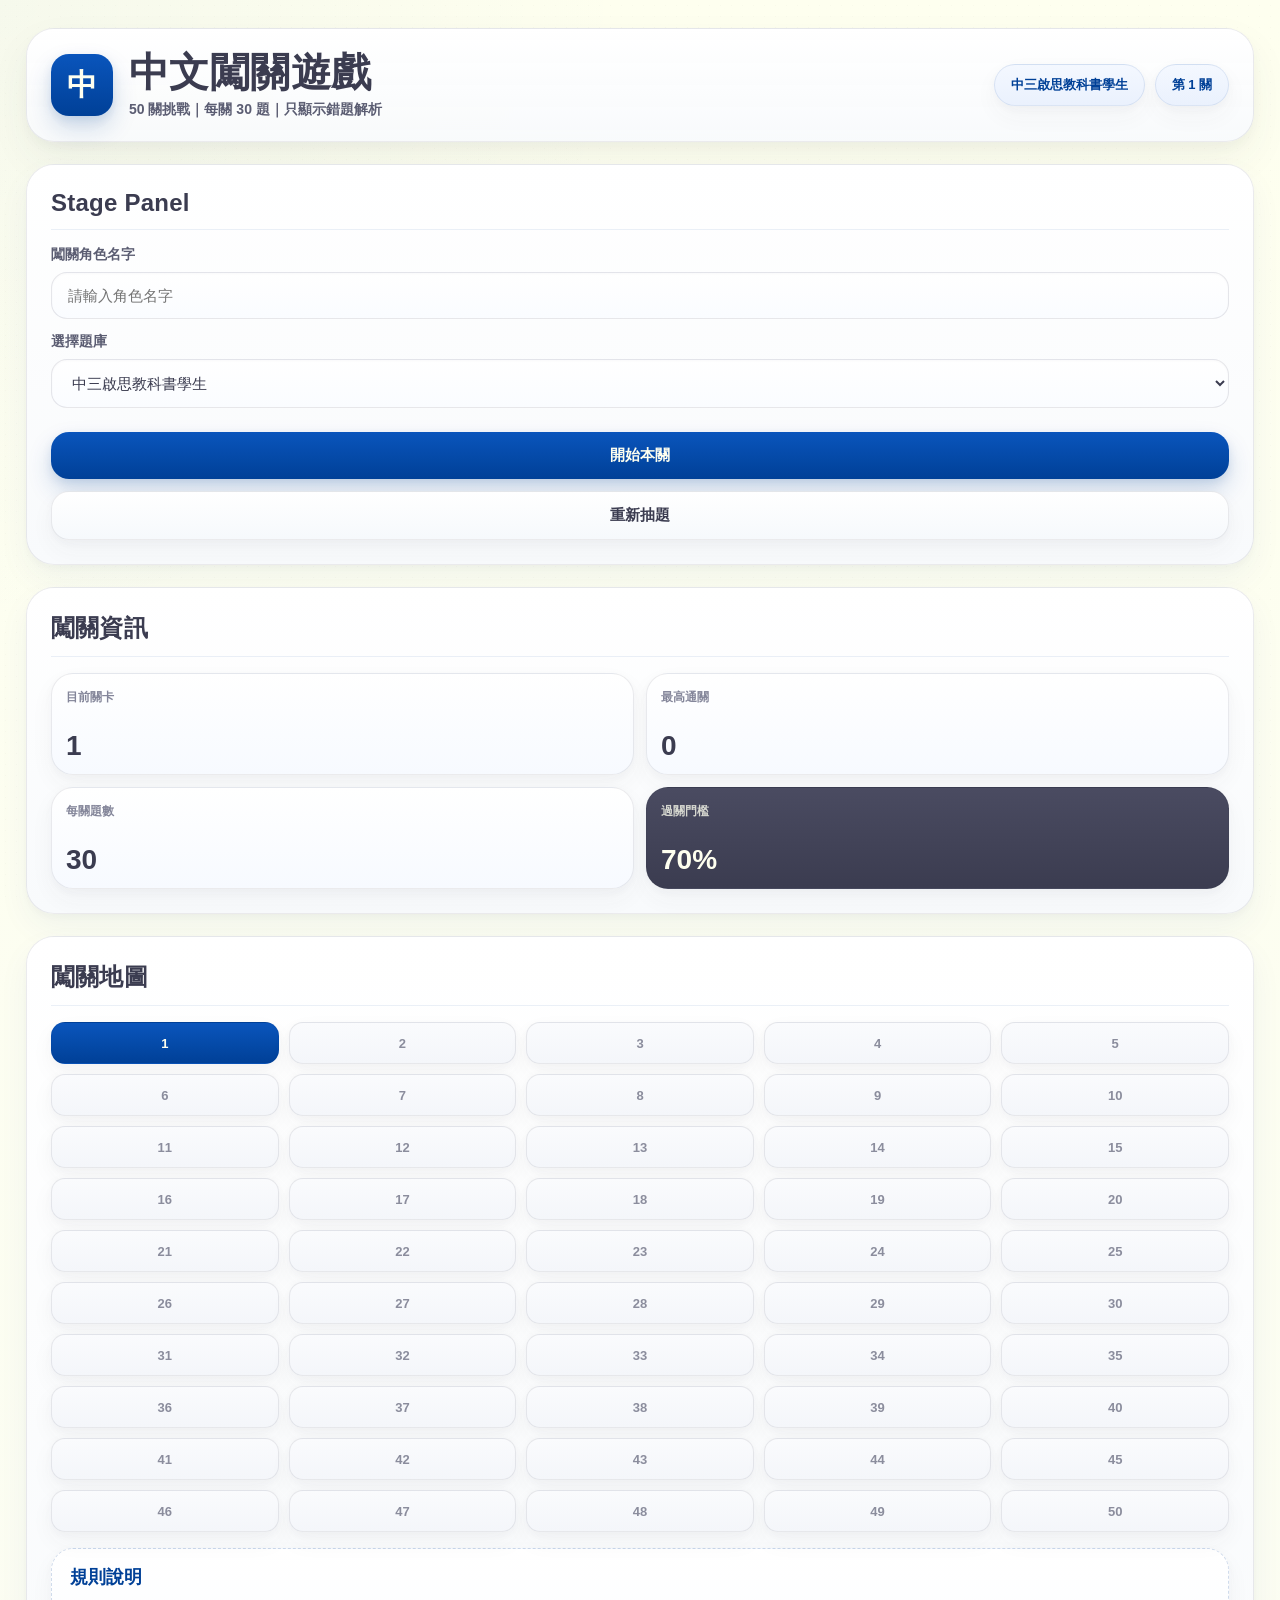
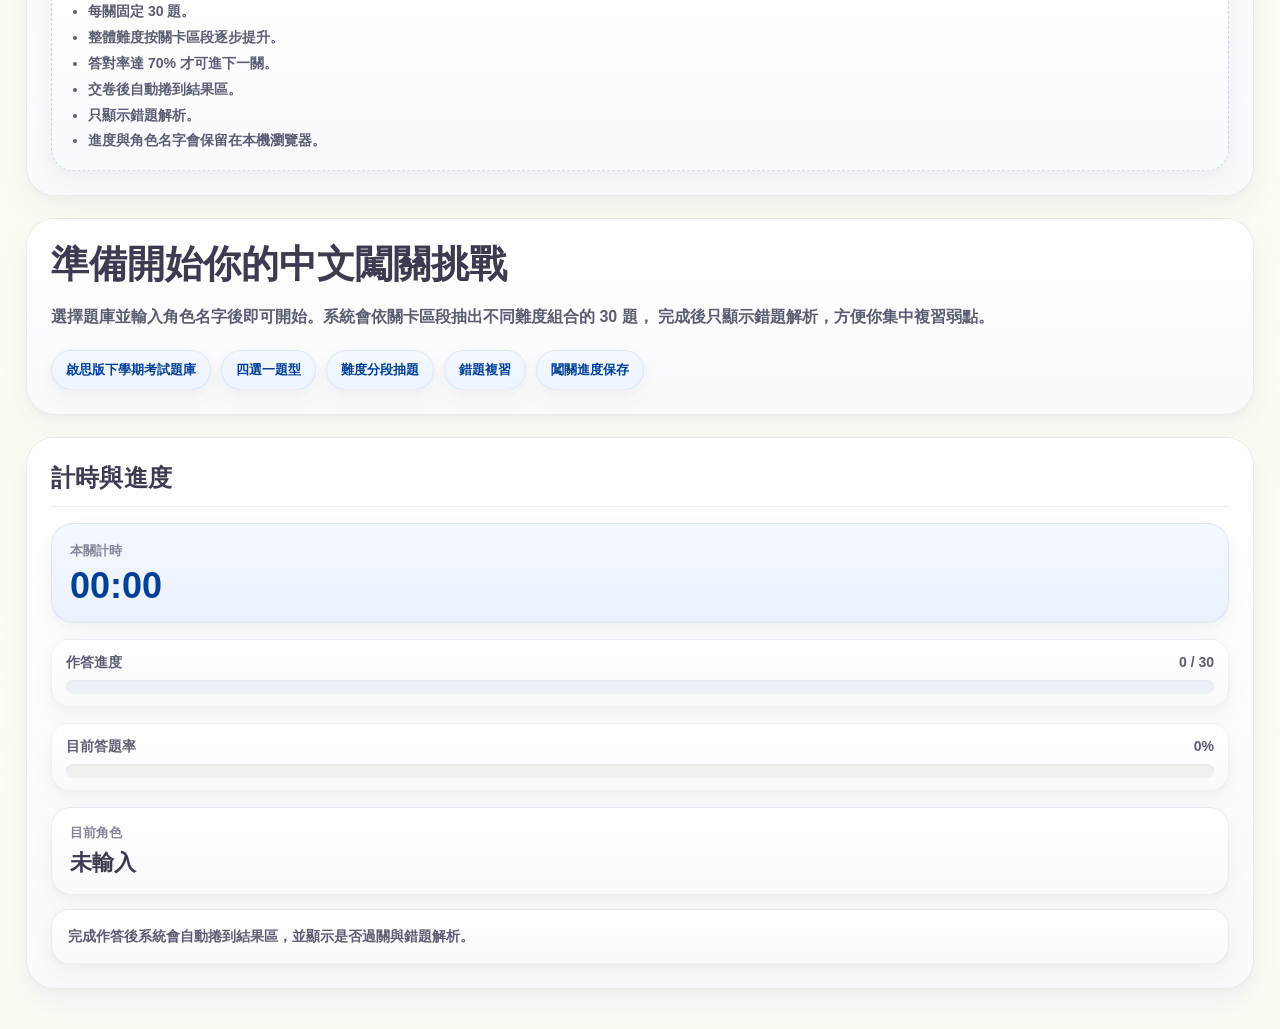
==== commit 825114ea: "Add versioning to CSS and JS file links Updated links to include versioning for cache control." ====
--- a/index.html
+++ b/index.html
@@ -5,7 +5,7 @@
   <meta name="viewport" content="width=device-width, initial-scale=1.0" />
   <title>中文闖關遊戲</title>
   <link rel="icon" href="data:image/svg+xml,<svg xmlns=%22http://www.w3.org/2000/svg%22 viewBox=%220 0 64 64%22><text y=%2250%22 x=%226%22 font-size=%2250%22>💌</text></svg>">
-  <link rel="stylesheet" href="style.css" />
+  <link rel="stylesheet" href="style.css?v=20250814-3" />
 </head>
 <body>
   <div class="page-bg"></div>
@@ -16,7 +16,7 @@
         <div class="brand-mark">中</div>
         <div class="brand-text">
           <h1>中文闖關遊戲</h1>
-          <p class="brand-sub">50 關挑戰｜每關 30 題｜10 層難度｜只顯示錯題解析</p>
+          <p class="brand-sub">50 關挑戰｜每關 30 題｜只顯示錯題解析</p>
         </div>
       </div>
 
@@ -90,8 +90,7 @@
             <h3>規則說明</h3>
             <ul>
               <li>每關固定 30 題。</li>
-              <li>全站採 10 層難度配置。</li>
-              <li>第 1～5 關對應第 1 層難度，依序提升。</li>
+              <li>整體難度按關卡區段逐步提升。</li>
               <li>答對率達 <strong>70%</strong> 才可進下一關。</li>
               <li>交卷後自動捲到結果區。</li>
               <li>只顯示錯題解析。</li>
@@ -106,13 +105,13 @@
           <div class="hero-content">
             <h2>準備開始你的中文闖關挑戰</h2>
             <p class="hero-text">
-              選擇題庫並輸入角色名字後即可開始。系統會依關卡對應的 10 層難度抽出 30 題，
+              選擇題庫並輸入角色名字後即可開始。系統會依關卡區段抽出不同難度組合的 30 題，
               完成後只顯示錯題解析，方便你集中複習弱點。
             </p>
             <div class="hero-tags">
               <span>啟思版下學期考試題庫</span>
-              <span>10 層難度</span>
               <span>四選一題型</span>
+              <span>難度分段抽題</span>
               <span>錯題複習</span>
               <span>闖關進度保存</span>
             </div>
@@ -241,6 +240,6 @@
   <script src="bank-dse6.js"></script>
   <script src="bank-cts-sem2.js"></script>
   <script src="question-banks.js"></script>
-  <script src="app.js"></script>
+  <script src="app.js?v=20250814-3"></script>
 </body>
 </html>
--- a/style.css
+++ b/style.css
@@ -1,28 +1,45 @@
 :root {
-  --bg-main: #e5c88d;
-  --bg-soft: #fffae4;
-  --bg-soft-2: #f3edd1;
-  --paper: #fffae4;
-  --paper-2: #f7f1dc;
-  --paper-3: #efe7c9;
-  --orange: #e24b2a;
-  --orange-deep: #c93f21;
-  --green: #556f59;
-  --green-soft: #6f8572;
-  --dark: #0f1616;
-  --dark-soft: #2c302d;
-  --gold: #a9842d;
-  --text-soft: #6f5d46;
-  --line: rgba(99, 74, 33, 0.12);
+  --bg-main: #feffef;
+  --bg-soft: #f8faf0;
+  --bg-soft-2: #f2f5ee;
+  --paper: #ffffff;
+  --paper-2: #f8fafc;
+  --paper-3: #eef3f9;
+
+  --blue: #004097;
+  --blue-deep: #00357d;
+  --blue-soft: #edf4ff;
+  --blue-soft-2: #e5eefc;
+
+  --ink: #3b3c50;
+  --ink-soft: #5b5d72;
+  --ink-light: #84869a;
+
+  --success: #4f7a69;
+  --success-soft: #edf6f1;
+
+  --danger: #b75b64;
+  --danger-soft: #fcf0f1;
+
+  --line: rgba(59, 60, 80, 0.10);
+  --line-strong: rgba(0, 64, 151, 0.16);
+
   --shadow-card:
-    0 18px 36px rgba(181, 132, 47, 0.10),
-    0 6px 14px rgba(145, 103, 28, 0.06);
+    0 18px 42px rgba(59, 60, 80, 0.06),
+    0 6px 16px rgba(59, 60, 80, 0.04);
+
   --shadow-soft:
-    0 10px 22px rgba(176, 127, 43, 0.08),
-    0 4px 10px rgba(145, 103, 28, 0.05);
+    0 10px 24px rgba(59, 60, 80, 0.045),
+    0 3px 8px rgba(59, 60, 80, 0.03);
+
+  --shadow-panel:
+    0 14px 32px rgba(0, 64, 151, 0.05),
+    0 4px 10px rgba(59, 60, 80, 0.03);
+
   --shadow-btn:
-    0 10px 18px rgba(226, 75, 42, 0.14),
-    0 4px 10px rgba(180, 89, 45, 0.08);
+    0 12px 24px rgba(0, 64, 151, 0.18),
+    0 4px 10px rgba(0, 64, 151, 0.10);
+
   --radius-xl: 28px;
   --radius-lg: 22px;
   --radius-md: 16px;
@@ -42,9 +59,9 @@
 
 body {
   background:
-    radial-gradient(circle at top left, rgba(255, 250, 228, 0.45), transparent 22%),
-    linear-gradient(180deg, #e5c88d 0%, #dfc17f 100%);
-  color: var(--dark);
+    radial-gradient(circle at top left, rgba(0, 64, 151, 0.03), transparent 22%),
+    linear-gradient(180deg, #feffef 0%, #fafcf4 100%);
+  color: var(--ink);
   font-family:
     "Taipei Sans TC Beta",
     "Taipei Sans TC",
@@ -60,9 +77,9 @@
   position: fixed;
   inset: 0;
   pointer-events: none;
-  opacity: 0.045;
-  background-image: radial-gradient(#000 0.7px, transparent 0.7px);
-  background-size: 10px 10px;
+  opacity: 0.028;
+  background-image: radial-gradient(var(--ink) 0.6px, transparent 0.6px);
+  background-size: 11px 11px;
 }
 
 .app-shell {
@@ -74,11 +91,21 @@
 }
 
 .card {
-  background: rgba(255, 250, 228, 0.84);
+  position: relative;
+  background: linear-gradient(180deg, rgba(255, 255, 255, 0.96) 0%, rgba(248, 250, 252, 0.94) 100%);
   border: 1px solid var(--line);
   border-radius: var(--radius-xl);
   box-shadow: var(--shadow-card);
   backdrop-filter: blur(6px);
+}
+
+.card::after {
+  content: "";
+  position: absolute;
+  inset: 0;
+  border-radius: inherit;
+  pointer-events: none;
+  box-shadow: inset 0 1px 0 rgba(255, 255, 255, 0.72);
 }
 
 .topbar {
@@ -102,8 +129,8 @@
   border-radius: 18px;
   display: grid;
   place-items: center;
-  background: linear-gradient(180deg, #ea5a35 0%, #e24b2a 100%);
-  color: var(--paper);
+  background: linear-gradient(180deg, #0a55bc 0%, #004097 100%);
+  color: #feffef;
   font-size: 30px;
   font-weight: 900;
   box-shadow: var(--shadow-btn);
@@ -113,13 +140,14 @@
   margin: 0;
   font-size: 40px;
   line-height: 1.05;
-  color: var(--gold);
-  font-weight: 900;
+  color: var(--ink);
+  font-weight: 900;
+  letter-spacing: 0.01em;
 }
 
 .brand-sub {
   margin: 8px 0 0;
-  color: var(--text-soft);
+  color: var(--ink-soft);
   font-size: 14px;
   font-weight: 700;
 }
@@ -133,10 +161,11 @@
 .top-chip {
   padding: 11px 16px;
   border-radius: 999px;
-  background: linear-gradient(180deg, #b18a34 0%, #a9842d 100%);
-  color: var(--paper);
+  background: linear-gradient(180deg, #f4f8ff 0%, #eaf1fd 100%);
+  color: var(--blue);
   font-size: 13px;
   font-weight: 900;
+  border: 1px solid rgba(0, 64, 151, 0.10);
   box-shadow: var(--shadow-soft);
 }
 
@@ -163,21 +192,32 @@
   padding: 24px;
 }
 
+.panel-card {
+  background: linear-gradient(180deg, #ffffff 0%, #f8fafc 100%);
+  box-shadow: var(--shadow-panel);
+}
+
 .panel-head {
+  display: flex;
+  align-items: center;
+  gap: 10px;
   margin-bottom: 16px;
+  padding-bottom: 12px;
+  border-bottom: 1px solid rgba(0, 64, 151, 0.08);
 }
 
 .panel-head h2 {
   margin: 0;
-  font-size: 26px;
-  color: var(--gold);
-  font-weight: 900;
+  font-size: 24px;
+  color: var(--ink);
+  font-weight: 900;
+  letter-spacing: 0.01em;
 }
 
 .field-label {
   display: block;
   margin-bottom: 8px;
-  color: var(--text-soft);
+  color: var(--ink-soft);
   font-size: 14px;
   font-weight: 800;
 }
@@ -187,13 +227,21 @@
   width: 100%;
   padding: 14px 16px;
   border-radius: var(--radius-md);
-  border: 1px solid rgba(99, 74, 33, 0.14);
-  background: #fffdf5;
-  color: var(--dark);
+  border: 1px solid rgba(59, 60, 80, 0.12);
+  background: linear-gradient(180deg, #ffffff 0%, #fafcff 100%);
+  color: var(--ink);
   font-size: 15px;
   font-family: inherit;
   outline: none;
-  box-shadow: inset 0 1px 2px rgba(140, 104, 38, 0.04);
+  box-shadow: inset 0 1px 2px rgba(59, 60, 80, 0.03);
+}
+
+.text-input:focus,
+.select:focus {
+  border-color: rgba(0, 64, 151, 0.28);
+  box-shadow:
+    0 0 0 4px rgba(0, 64, 151, 0.08),
+    inset 0 1px 2px rgba(59, 60, 80, 0.03);
 }
 
 .text-input {
@@ -214,36 +262,31 @@
   min-height: 102px;
   padding: 14px;
   border-radius: var(--radius-lg);
-  border: 1px solid rgba(99, 74, 33, 0.08);
+  border: 1px solid var(--line);
   box-shadow: var(--shadow-soft);
   display: flex;
   flex-direction: column;
   justify-content: space-between;
 }
 
-.stat-card-orange {
-  background: linear-gradient(180deg, #fff2eb 0%, #ffede4 100%);
-}
-
-.stat-card-green {
-  background: linear-gradient(180deg, #eef3eb 0%, #e8eee6 100%);
-}
-
+.stat-card-orange,
+.stat-card-green,
 .stat-card-light {
-  background: linear-gradient(180deg, #f5efd8 0%, #f1ead1 100%);
+  background: linear-gradient(180deg, #ffffff 0%, #f7faff 100%);
 }
 
 .stat-card-dark {
-  background: linear-gradient(180deg, #17201f 0%, #0f1616 100%);
-  color: var(--paper);
+  background: linear-gradient(180deg, #4a4b61 0%, #3b3c50 100%);
+  color: #feffef;
+  border-color: rgba(59, 60, 80, 0.18);
 }
 
 .stat-card-dark .stat-label {
-  color: rgba(255, 250, 228, 0.72);
+  color: rgba(254, 255, 239, 0.78);
 }
 
 .stat-label {
-  color: #7a684d;
+  color: var(--ink-light);
   font-size: 12px;
   font-weight: 800;
   line-height: 1.5;
@@ -278,19 +321,19 @@
 }
 
 .btn-primary {
-  background: linear-gradient(180deg, #ea5a35 0%, #e24b2a 100%);
-  color: var(--paper);
+  background: linear-gradient(180deg, #0a55bc 0%, #004097 100%);
+  color: #feffef;
   box-shadow: var(--shadow-btn);
 }
 
 .btn-primary:hover {
-  background: linear-gradient(180deg, #de5330 0%, #cf4323 100%);
+  background: linear-gradient(180deg, #004aa9 0%, #00357d 100%);
 }
 
 .btn-secondary {
-  background: linear-gradient(180deg, #faf4e4 0%, #f1ead3 100%);
-  color: var(--dark);
-  border: 1px solid rgba(99, 74, 33, 0.10);
+  background: linear-gradient(180deg, #ffffff 0%, #f6f9fc 100%);
+  color: var(--ink);
+  border: 1px solid rgba(59, 60, 80, 0.10);
   box-shadow: var(--shadow-soft);
 }
 
@@ -312,37 +355,38 @@
   place-items: center;
   font-size: 13px;
   font-weight: 900;
-  border: 1px solid rgba(99, 74, 33, 0.08);
+  border: 1px solid var(--line);
   box-shadow: var(--shadow-soft);
 }
 
 .map-node.done {
-  background: linear-gradient(180deg, #eef3eb 0%, #e4ece2 100%);
-  color: #4a6650;
+  background: linear-gradient(180deg, #f3f8ff 0%, #e9f0fc 100%);
+  color: var(--blue);
 }
 
 .map-node.current {
-  background: linear-gradient(180deg, #fff2eb 0%, #ffe7dc 100%);
-  color: #b84a2f;
+  background: linear-gradient(180deg, #0a55bc 0%, #004097 100%);
+  color: #feffef;
+  border-color: rgba(0, 64, 151, 0.18);
 }
 
 .map-node.locked {
-  background: linear-gradient(180deg, #f6efd9 0%, #eee6cb 100%);
-  color: #8d7b60;
+  background: linear-gradient(180deg, #fafbfd 0%, #f4f6fa 100%);
+  color: #8b8d9d;
 }
 
 .rule-box {
   margin-top: 16px;
   padding: 16px 18px;
   border-radius: var(--radius-lg);
-  background: linear-gradient(180deg, #faf4e4 0%, #f4edd7 100%);
-  border: 1px dashed rgba(148, 109, 51, 0.24);
+  background: linear-gradient(180deg, #ffffff 0%, #f7faff 100%);
+  border: 1px dashed rgba(0, 64, 151, 0.18);
   box-shadow: var(--shadow-soft);
 }
 
 .rule-box h3 {
   margin: 0 0 10px;
-  color: var(--gold);
+  color: var(--blue);
   font-size: 18px;
   font-weight: 900;
 }
@@ -350,15 +394,23 @@
 .rule-box ul {
   margin: 0;
   padding-left: 18px;
-  color: var(--text-soft);
+  color: var(--ink-soft);
   font-size: 14px;
   line-height: 1.85;
   font-weight: 700;
 }
 
+.hero-card,
+.quiz-card,
+.result-card,
+.state-card {
+  background: linear-gradient(180deg, #ffffff 0%, #f8fafc 100%);
+  box-shadow: var(--shadow-panel);
+}
+
 .hero-content h2 {
   margin: 0 0 14px;
-  color: var(--gold);
+  color: var(--ink);
   font-size: 38px;
   line-height: 1.14;
   font-weight: 900;
@@ -366,7 +418,7 @@
 
 .hero-text {
   margin: 0;
-  color: #6a5942;
+  color: var(--ink-soft);
   font-size: 16px;
   line-height: 1.95;
   font-weight: 700;
@@ -382,9 +434,9 @@
 .hero-tags span {
   padding: 10px 14px;
   border-radius: 999px;
-  background: linear-gradient(180deg, #f7f1dd 0%, #f1e9d0 100%);
-  color: #6e5d46;
-  border: 1px solid rgba(99, 74, 33, 0.08);
+  background: linear-gradient(180deg, #f5f9ff 0%, #edf4ff 100%);
+  color: var(--blue);
+  border: 1px solid rgba(0, 64, 151, 0.08);
   box-shadow: var(--shadow-soft);
   font-size: 13px;
   font-weight: 900;
@@ -401,14 +453,14 @@
 
 .state-card h2 {
   margin: 0 0 10px;
-  color: var(--gold);
+  color: var(--ink);
   font-size: 30px;
   font-weight: 900;
 }
 
 .state-card p {
   margin: 0;
-  color: var(--text-soft);
+  color: var(--ink-soft);
   font-size: 15px;
   font-weight: 700;
 }
@@ -419,18 +471,20 @@
   align-items: flex-start;
   gap: 16px;
   margin-bottom: 20px;
+  padding-bottom: 12px;
+  border-bottom: 1px solid rgba(0, 64, 151, 0.08);
 }
 
 .section-head h2 {
   margin: 0 0 6px;
-  color: var(--gold);
+  color: var(--ink);
   font-size: 34px;
   font-weight: 900;
 }
 
 .section-sub {
   margin: 0;
-  color: var(--text-soft);
+  color: var(--ink-soft);
   font-size: 14px;
   font-weight: 700;
 }
@@ -438,8 +492,8 @@
 .score-badge {
   padding: 12px 18px;
   border-radius: 999px;
-  background: linear-gradient(180deg, #ea5a35 0%, #e24b2a 100%);
-  color: var(--paper);
+  background: linear-gradient(180deg, #0a55bc 0%, #004097 100%);
+  color: #feffef;
   font-weight: 900;
   box-shadow: var(--shadow-btn);
 }
@@ -453,8 +507,8 @@
 .question-card {
   padding: 18px;
   border-radius: 22px;
-  background: linear-gradient(180deg, #fffdf6 0%, #fcf7ea 100%);
-  border: 1px solid rgba(99, 74, 33, 0.08);
+  background: linear-gradient(180deg, #ffffff 0%, #fafcff 100%);
+  border: 1px solid rgba(0, 64, 151, 0.08);
   box-shadow: var(--shadow-soft);
 }
 
@@ -470,11 +524,11 @@
   border-radius: 16px;
   display: grid;
   place-items: center;
-  background: linear-gradient(180deg, #ea5a35 0%, #e24b2a 100%);
-  color: var(--paper);
+  background: linear-gradient(180deg, #0a55bc 0%, #004097 100%);
+  color: #feffef;
   font-size: 18px;
   font-weight: 900;
-  box-shadow: 0 8px 16px rgba(226, 75, 42, 0.12);
+  box-shadow: 0 8px 16px rgba(0, 64, 151, 0.14);
 }
 
 .question-title {
@@ -483,7 +537,7 @@
 
 .question-title h3 {
   margin: 0;
-  color: #1e2321;
+  color: var(--ink);
   font-size: 18px;
   line-height: 1.8;
   font-weight: 900;
@@ -501,8 +555,8 @@
   align-items: center;
   padding: 7px 10px;
   border-radius: 999px;
-  background: #f3edd1;
-  color: #6f5d46;
+  background: linear-gradient(180deg, #f5f9ff 0%, #edf4ff 100%);
+  color: var(--blue);
   font-size: 12px;
   font-weight: 900;
   box-shadow: var(--shadow-soft);
@@ -519,32 +573,32 @@
   gap: 12px;
   padding: 14px;
   border-radius: 16px;
-  border: 1px solid rgba(99, 74, 33, 0.08);
-  background: linear-gradient(180deg, #fbf7eb 0%, #f8f2e1 100%);
+  border: 1px solid rgba(59, 60, 80, 0.08);
+  background: linear-gradient(180deg, #ffffff 0%, #f9fbfe 100%);
   cursor: pointer;
   transition: background 0.15s ease, transform 0.15s ease, border-color 0.15s ease, box-shadow 0.15s ease;
-  box-shadow: 0 4px 10px rgba(164, 120, 40, 0.04);
+  box-shadow: 0 3px 8px rgba(59, 60, 80, 0.03);
 }
 
 .option-label:hover {
-  background: linear-gradient(180deg, #f8f1de 0%, #f4ead5 100%);
-  border-color: rgba(226, 75, 42, 0.16);
-  box-shadow: 0 8px 16px rgba(170, 120, 36, 0.06);
+  background: linear-gradient(180deg, #f4f8ff 0%, #edf4ff 100%);
+  border-color: rgba(0, 64, 151, 0.18);
+  box-shadow: 0 8px 16px rgba(59, 60, 80, 0.05);
 }
 
 .option-label input {
   margin-top: 4px;
-  accent-color: var(--orange);
+  accent-color: var(--blue);
 }
 
 .option-key {
   min-width: 28px;
-  color: var(--orange);
+  color: var(--blue);
   font-weight: 900;
 }
 
 .option-text {
-  color: #262a29;
+  color: var(--ink);
   line-height: 1.85;
   font-weight: 700;
 }
@@ -578,15 +632,15 @@
 }
 
 .pass-banner.pass {
-  background: linear-gradient(180deg, #edf3eb 0%, #e7eee5 100%);
-  color: #44614a;
-  border: 1px solid rgba(85, 111, 89, 0.14);
+  background: linear-gradient(180deg, #f3faf6 0%, #ebf5ef 100%);
+  color: var(--success);
+  border: 1px solid rgba(79, 122, 105, 0.15);
 }
 
 .pass-banner.fail {
-  background: linear-gradient(180deg, #fff1ea 0%, #ffebe2 100%);
-  color: #a7462c;
-  border: 1px solid rgba(226, 75, 42, 0.14);
+  background: linear-gradient(180deg, #fdf4f5 0%, #fbefef 100%);
+  color: var(--danger);
+  border: 1px solid rgba(183, 91, 100, 0.15);
 }
 
 .result-grid {
@@ -599,28 +653,28 @@
 .result-box {
   padding: 18px;
   border-radius: 22px;
-  background: linear-gradient(180deg, #fffdf6 0%, #faf4e6 100%);
-  border: 1px solid rgba(99, 74, 33, 0.08);
+  background: linear-gradient(180deg, #ffffff 0%, #f8fafc 100%);
+  border: 1px solid rgba(0, 64, 151, 0.08);
   box-shadow: var(--shadow-soft);
 }
 
 .result-label {
   display: block;
   margin-bottom: 10px;
-  color: #74634c;
+  color: var(--ink-light);
   font-size: 13px;
   font-weight: 900;
 }
 
 .result-value {
-  color: #1d2120;
+  color: var(--ink);
   font-size: 30px;
   font-weight: 900;
 }
 
 .review-panel {
   padding-top: 22px;
-  border-top: 1px dashed rgba(122, 95, 50, 0.22);
+  border-top: 1px dashed rgba(0, 64, 151, 0.14);
 }
 
 .review-head {
@@ -633,13 +687,13 @@
 
 .review-head h3 {
   margin: 0;
-  color: var(--gold);
+  color: var(--ink);
   font-size: 24px;
   font-weight: 900;
 }
 
 .review-head span {
-  color: #72614b;
+  color: var(--ink-soft);
   font-size: 13px;
   font-weight: 800;
 }
@@ -653,14 +707,14 @@
 .review-card {
   padding: 18px;
   border-radius: 22px;
-  background: linear-gradient(180deg, #fff5ef 0%, #fff0e8 100%);
-  border: 1px solid rgba(226, 75, 42, 0.10);
+  background: linear-gradient(180deg, #ffffff 0%, #f8fbff 100%);
+  border: 1px solid rgba(0, 64, 151, 0.10);
   box-shadow: var(--shadow-soft);
 }
 
 .review-card h4 {
   margin: 0 0 14px;
-  color: #28231e;
+  color: var(--ink);
   font-size: 18px;
   line-height: 1.8;
   font-weight: 900;
@@ -668,7 +722,7 @@
 
 .review-row {
   margin-bottom: 10px;
-  color: #4f4336;
+  color: var(--ink-soft);
   line-height: 1.9;
   font-weight: 700;
 }
@@ -678,49 +732,54 @@
 }
 
 .review-label {
-  color: #8a7356;
+  color: var(--ink-light);
   margin-right: 6px;
   font-weight: 900;
 }
 
 .review-user-answer {
-  color: #b2472f;
+  color: var(--danger);
   font-weight: 900;
 }
 
 .review-correct-answer {
-  color: #4f6b54;
+  color: var(--blue);
   font-weight: 900;
 }
 
 .review-exp {
-  color: #43392f;
+  color: var(--ink);
 }
 
 .empty-review {
   padding: 20px;
   border-radius: 22px;
-  background: linear-gradient(180deg, #edf2ea 0%, #e6ede4 100%);
-  border: 1px solid rgba(85, 111, 89, 0.14);
-  color: #446149;
+  background: linear-gradient(180deg, #f3faf6 0%, #ebf5ef 100%);
+  border: 1px solid rgba(79, 122, 105, 0.14);
+  color: var(--success);
   text-align: center;
   font-weight: 900;
+  box-shadow: var(--shadow-soft);
+}
+
+.timer-box,
+.player-card,
+.mini-note {
+  border: 1px solid rgba(0, 64, 151, 0.08);
   box-shadow: var(--shadow-soft);
 }
 
 .timer-box {
   padding: 18px;
   border-radius: 22px;
-  background: linear-gradient(180deg, #fff4ec 0%, #ffede4 100%);
-  border: 1px solid rgba(226, 75, 42, 0.10);
-  box-shadow: var(--shadow-soft);
+  background: linear-gradient(180deg, #f4f8ff 0%, #eaf1fd 100%);
   margin-bottom: 16px;
 }
 
 .timer-label {
   display: block;
   margin-bottom: 8px;
-  color: #8b6f4c;
+  color: var(--ink-light);
   font-size: 13px;
   font-weight: 900;
 }
@@ -729,12 +788,17 @@
   display: block;
   font-size: 36px;
   line-height: 1;
-  color: var(--orange);
+  color: var(--blue);
   font-weight: 900;
 }
 
 .progress-block {
   margin-bottom: 16px;
+  padding: 14px 14px 12px;
+  border-radius: 18px;
+  background: linear-gradient(180deg, #ffffff 0%, #f8fafc 100%);
+  border: 1px solid rgba(0, 64, 151, 0.06);
+  box-shadow: var(--shadow-soft);
 }
 
 .progress-label-row {
@@ -742,7 +806,7 @@
   justify-content: space-between;
   gap: 10px;
   margin-bottom: 8px;
-  color: #6d5c46;
+  color: var(--ink-soft);
   font-size: 14px;
   font-weight: 800;
 }
@@ -752,45 +816,43 @@
   height: 14px;
   overflow: hidden;
   border-radius: 999px;
-  background: #f1ead4;
-  box-shadow: inset 0 1px 2px rgba(146, 111, 44, 0.08);
+  background: #ecf1f7;
+  box-shadow: inset 0 1px 2px rgba(59, 60, 80, 0.05);
 }
 
 .progress-track-soft {
-  background: #e9eee6;
+  background: #edf2ee;
 }
 
 .progress-bar {
   width: 0%;
   height: 100%;
   border-radius: 999px;
-  background: linear-gradient(90deg, #ef6a43 0%, #e24b2a 100%);
+  background: linear-gradient(90deg, #0a55bc 0%, #004097 100%);
   transition: width 0.25s ease;
 }
 
 .progress-bar-green {
-  background: linear-gradient(90deg, #6c8670 0%, #556f59 100%);
+  background: linear-gradient(90deg, #6a8f7d 0%, #4f7a69 100%);
 }
 
 .player-card {
   margin-top: 8px;
   padding: 16px 18px;
   border-radius: 20px;
-  background: linear-gradient(180deg, #f5efd8 0%, #f0e8cf 100%);
-  border: 1px solid rgba(99, 74, 33, 0.08);
-  box-shadow: var(--shadow-soft);
+  background: linear-gradient(180deg, #ffffff 0%, #f8fafc 100%);
 }
 
 .player-card-label {
   display: block;
   margin-bottom: 6px;
-  color: #7a684d;
+  color: var(--ink-light);
   font-size: 13px;
   font-weight: 900;
 }
 
 .player-card strong {
-  color: var(--dark);
+  color: var(--ink);
   font-size: 22px;
   font-weight: 900;
 }
@@ -799,12 +861,11 @@
   margin-top: 14px;
   padding: 14px 16px;
   border-radius: 18px;
-  background: linear-gradient(180deg, #faf4e4 0%, #f2ead4 100%);
-  color: #6d5d46;
+  background: linear-gradient(180deg, #ffffff 0%, #f8fafc 100%);
+  color: var(--ink-soft);
   font-size: 14px;
   line-height: 1.8;
   font-weight: 700;
-  box-shadow: var(--shadow-soft);
 }
 
 .hidden {
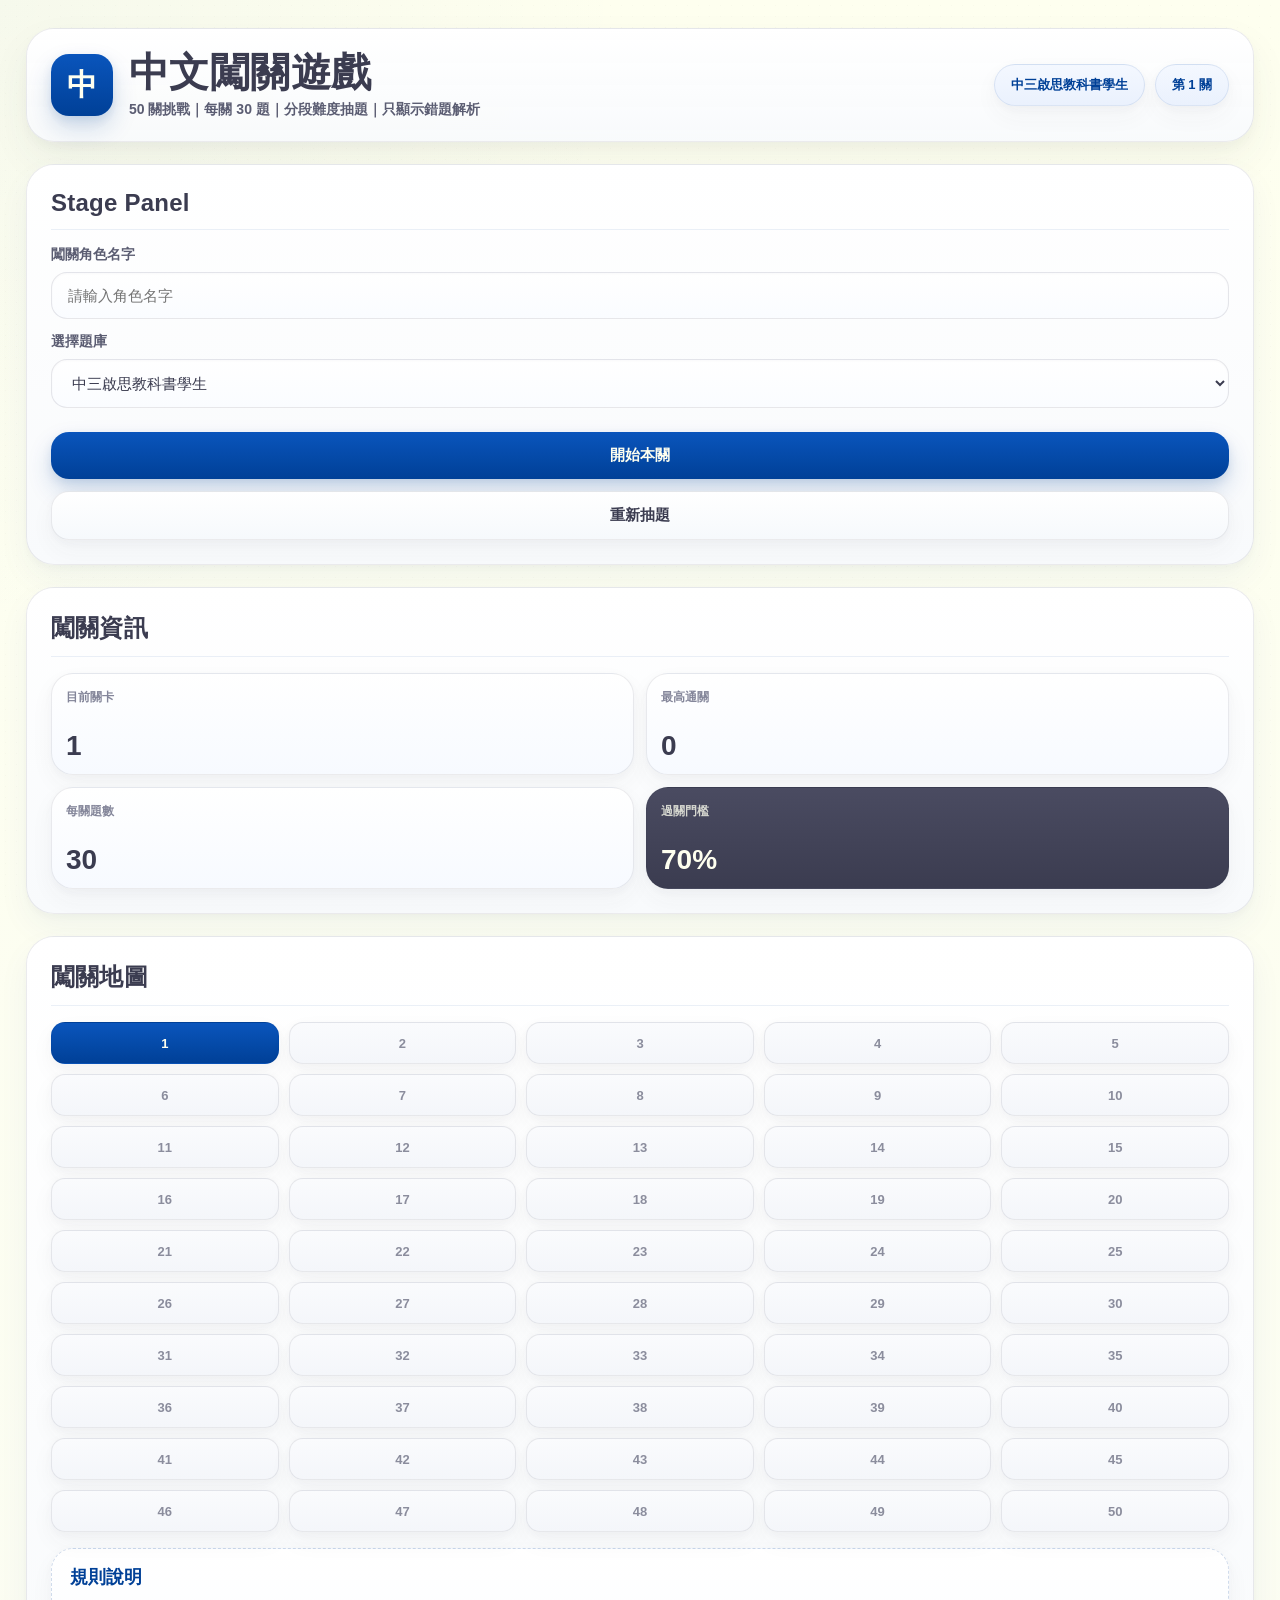
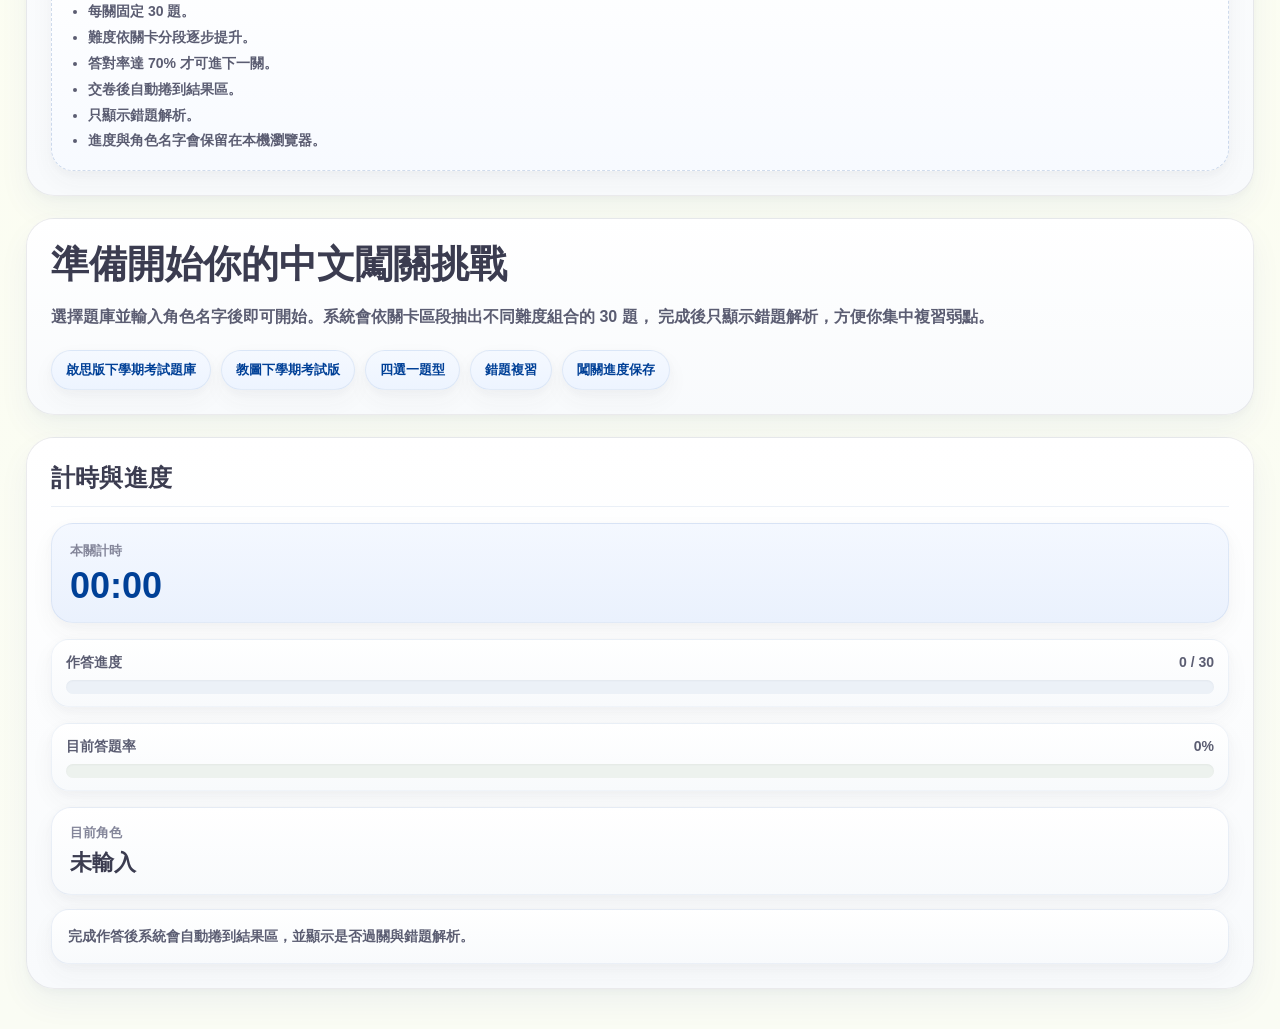
==== commit 7453020c: "Update version parameters in HTML file" ====
--- a/index.html
+++ b/index.html
@@ -5,7 +5,7 @@
   <meta name="viewport" content="width=device-width, initial-scale=1.0" />
   <title>中文闖關遊戲</title>
   <link rel="icon" href="data:image/svg+xml,<svg xmlns=%22http://www.w3.org/2000/svg%22 viewBox=%220 0 64 64%22><text y=%2250%22 x=%226%22 font-size=%2250%22>💌</text></svg>">
-  <link rel="stylesheet" href="style.css?v=20250814-3" />
+  <link rel="stylesheet" href="style.css?v=20250814-4" />
 </head>
 <body>
   <div class="page-bg"></div>
@@ -16,7 +16,7 @@
         <div class="brand-mark">中</div>
         <div class="brand-text">
           <h1>中文闖關遊戲</h1>
-          <p class="brand-sub">50 關挑戰｜每關 30 題｜只顯示錯題解析</p>
+          <p class="brand-sub">50 關挑戰｜每關 30 題｜分段難度抽題｜只顯示錯題解析</p>
         </div>
       </div>
 
@@ -90,7 +90,7 @@
             <h3>規則說明</h3>
             <ul>
               <li>每關固定 30 題。</li>
-              <li>整體難度按關卡區段逐步提升。</li>
+              <li>難度依關卡分段逐步提升。</li>
               <li>答對率達 <strong>70%</strong> 才可進下一關。</li>
               <li>交卷後自動捲到結果區。</li>
               <li>只顯示錯題解析。</li>
@@ -108,10 +108,11 @@
               選擇題庫並輸入角色名字後即可開始。系統會依關卡區段抽出不同難度組合的 30 題，
               完成後只顯示錯題解析，方便你集中複習弱點。
             </p>
+
             <div class="hero-tags">
               <span>啟思版下學期考試題庫</span>
+              <span>教圖下學期考試版</span>
               <span>四選一題型</span>
-              <span>難度分段抽題</span>
               <span>錯題複習</span>
               <span>闖關進度保存</span>
             </div>
@@ -239,7 +240,8 @@
   <script src="bank-jt3.js"></script>
   <script src="bank-dse6.js"></script>
   <script src="bank-cts-sem2.js"></script>
+  <script src="bank-jt-sem2.js"></script>
   <script src="question-banks.js"></script>
-  <script src="app.js?v=20250814-3"></script>
+  <script src="app.js?v=20250814-4"></script>
 </body>
 </html>
